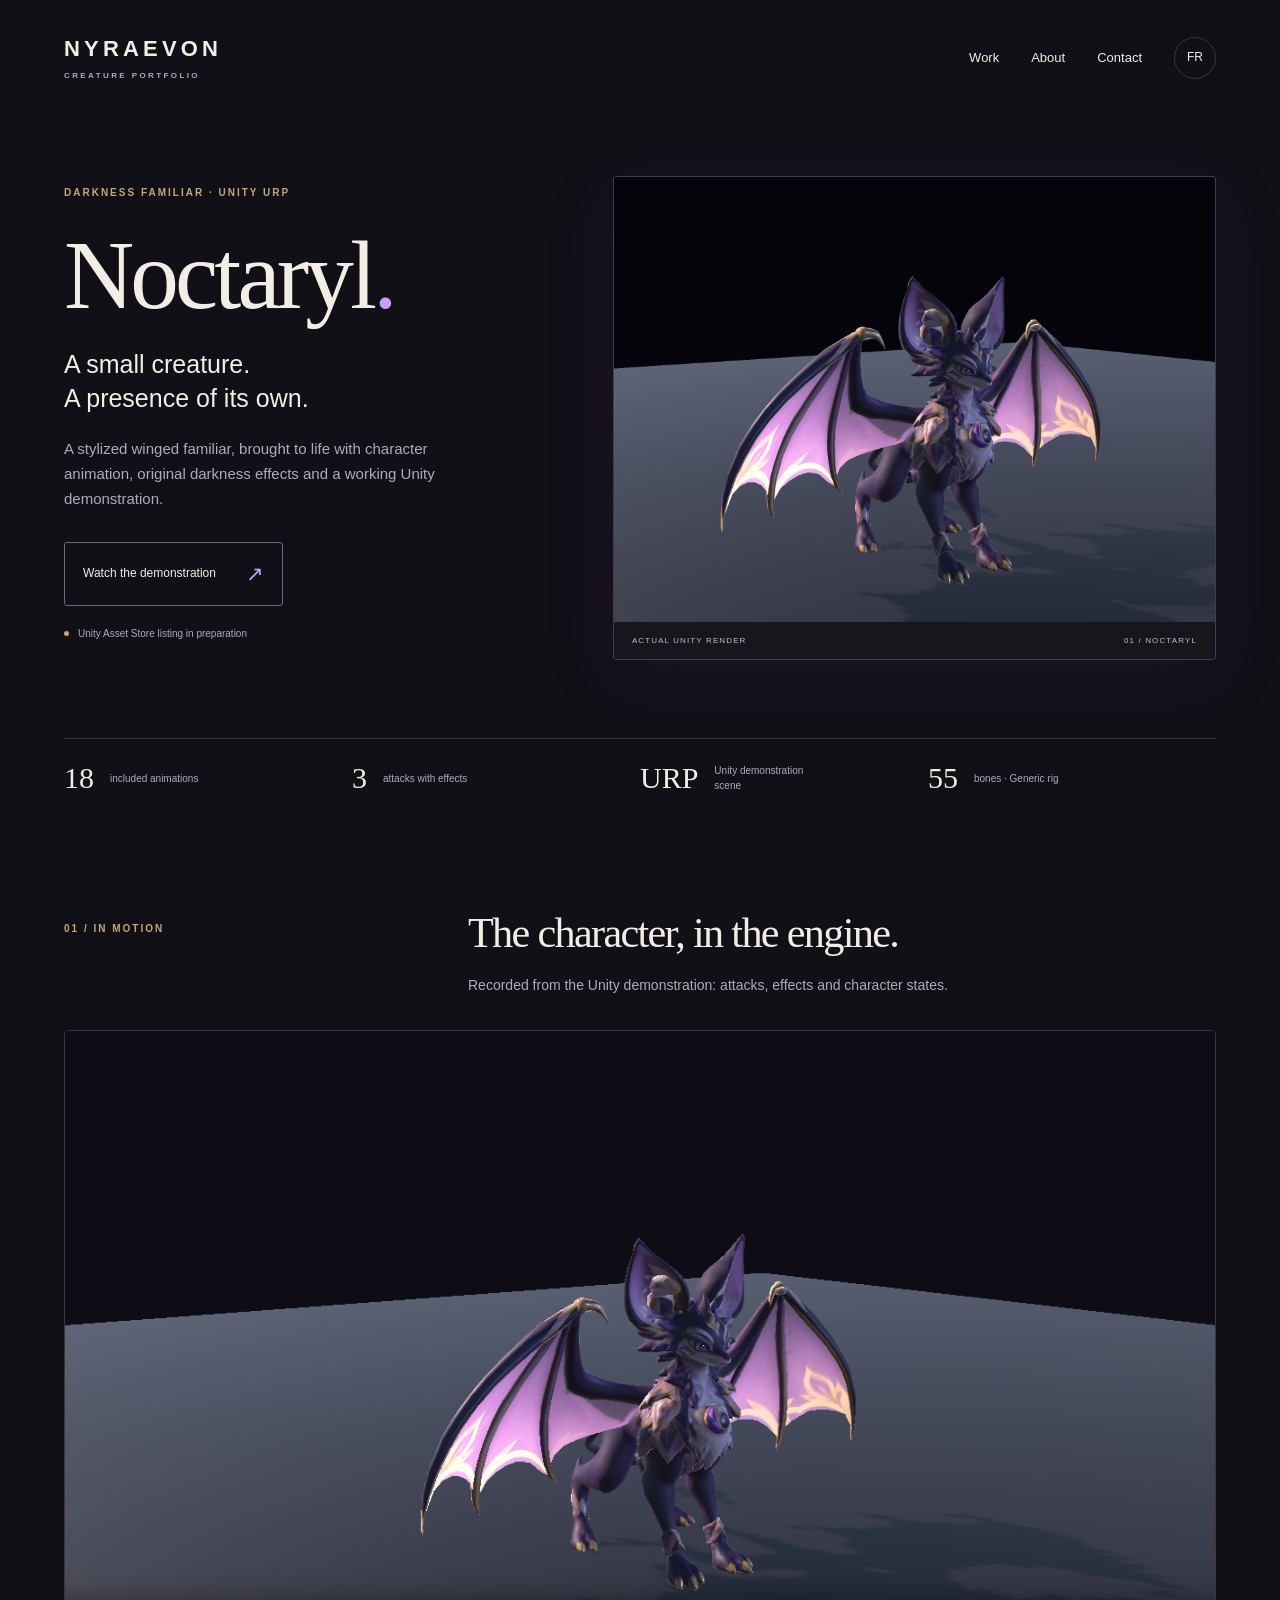
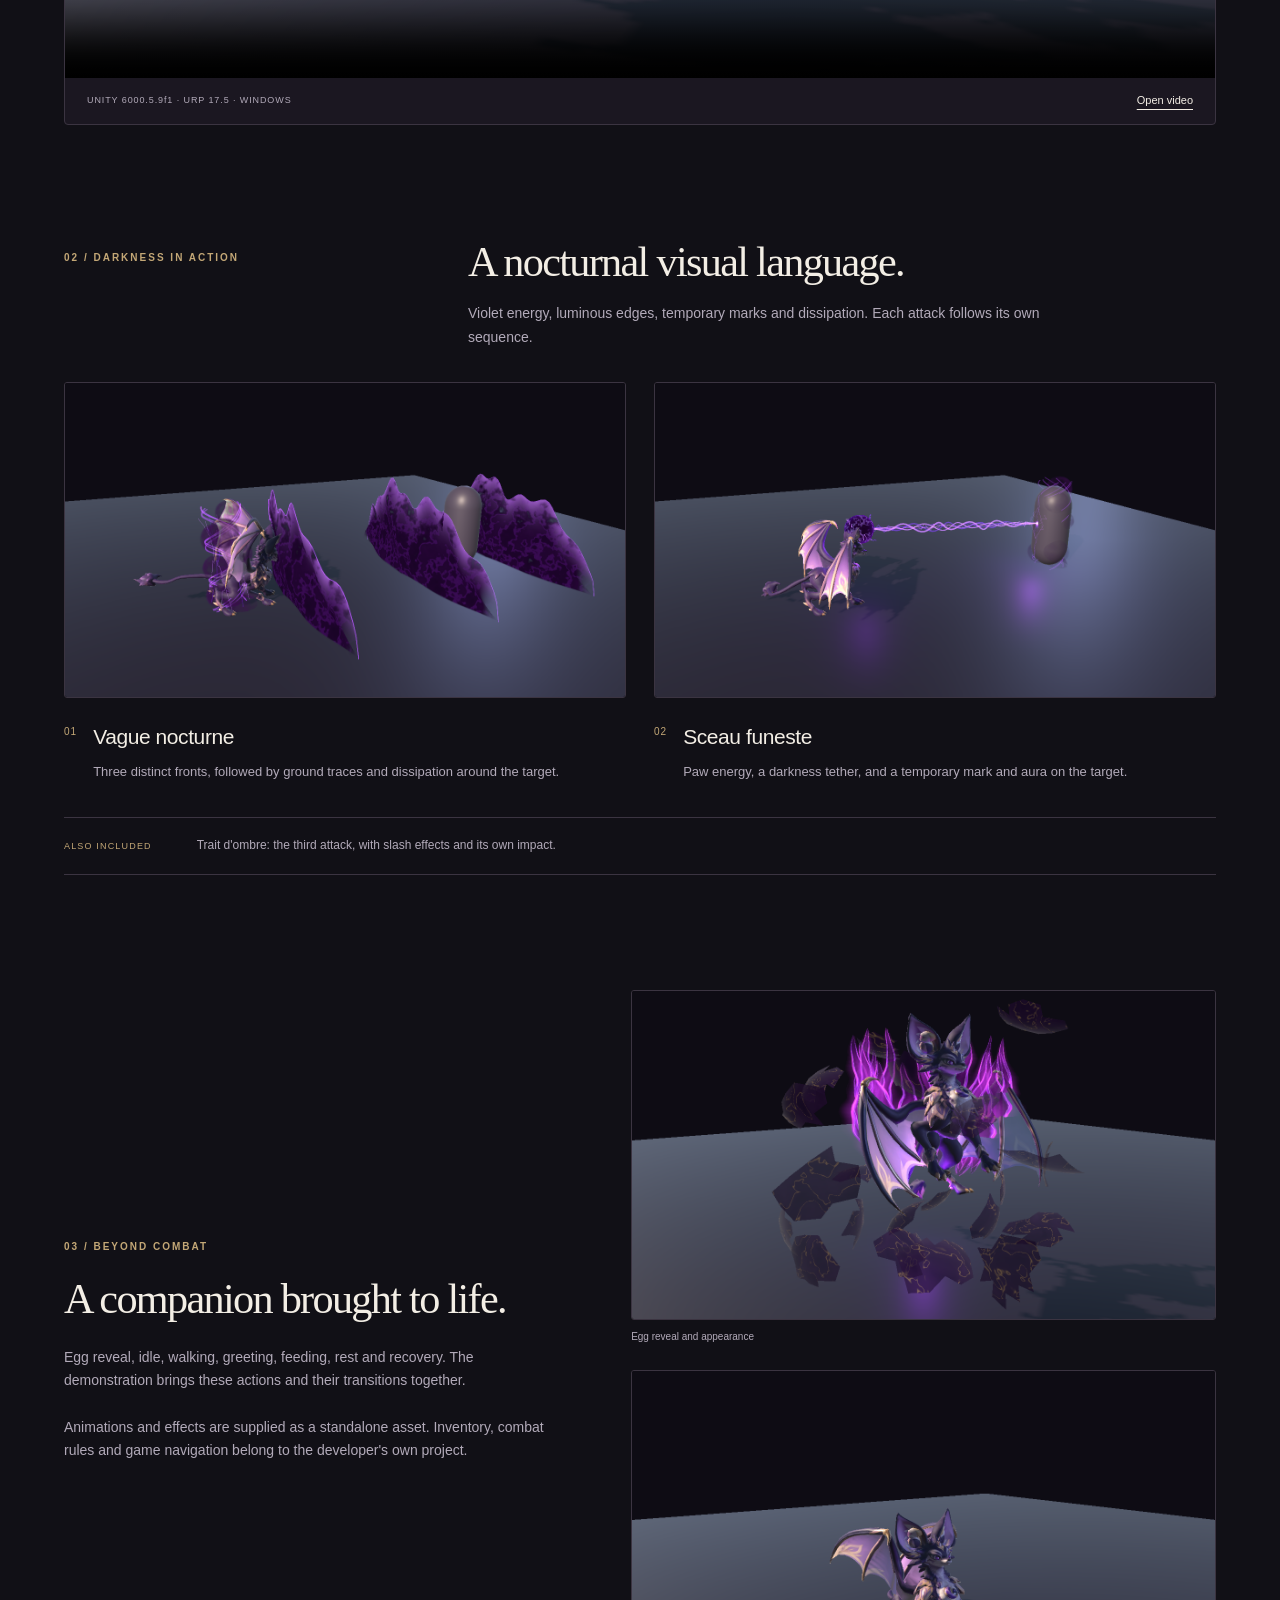
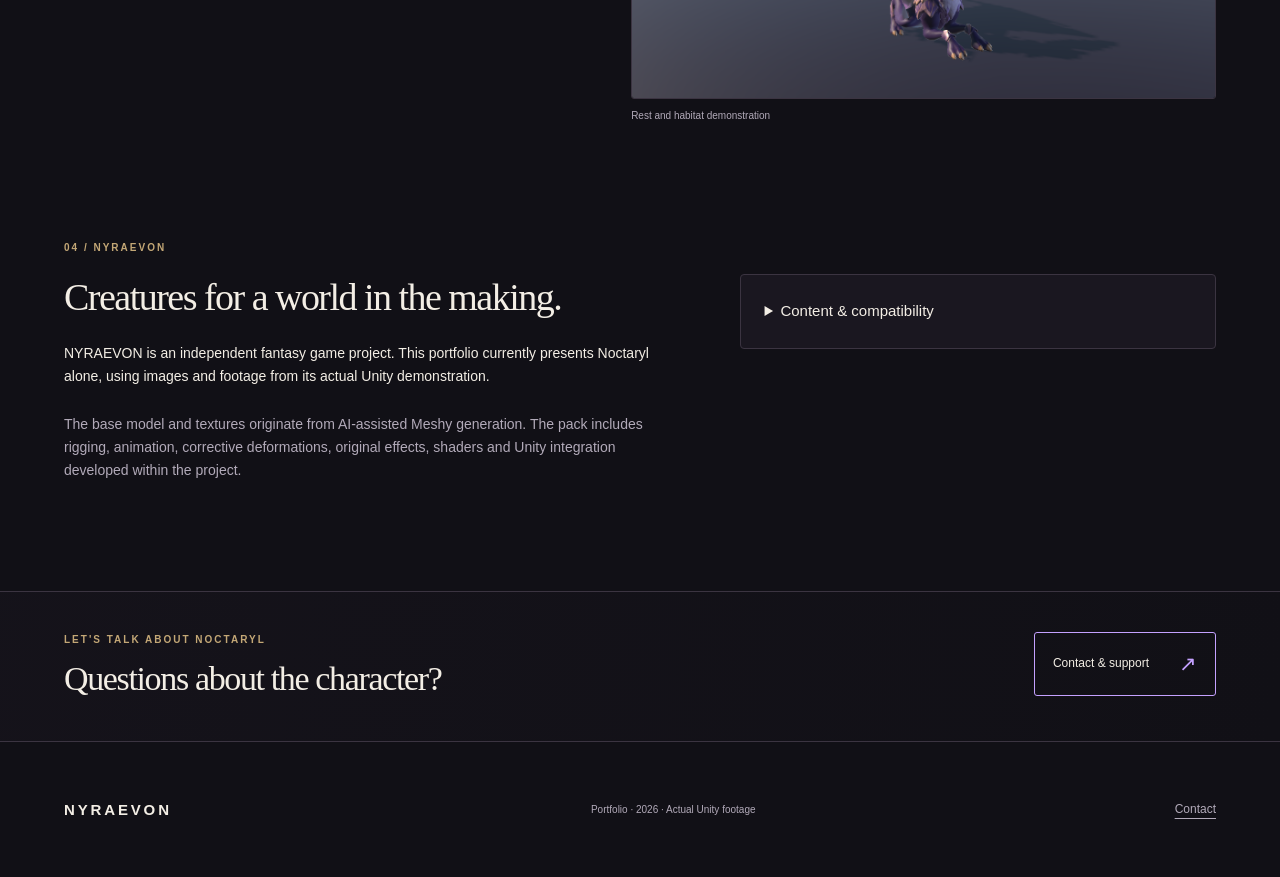
==== index.html @ d4795629 "Publish NYRAEVON portfolio featuring Noctaryl Public showcase with actual Unity captures, a demonstr" ====
<!doctype html>
<html lang="en">
<head>
  <meta charset="utf-8"><meta name="viewport" content="width=device-width,initial-scale=1">
  <title>NYRAEVON — Noctaryl, animated darkness familiar</title>
  <meta name="description" content="Discover Noctaryl, a stylized darkness familiar for Unity URP. Actual engine footage, animations, original visual effects and support from NYRAEVON.">
  <link rel="icon" href="noctaryl-icon.png"><link rel="stylesheet" href="style.css">
  <script src="site.js" defer></script>
</head>
<body>
  <a class="skip" href="#main">Skip to content</a>
  <header class="nav wrap"><a class="brand" href="./" aria-label="NYRAEVON home">NYRAEVON<span>CREATURE PORTFOLIO</span></a><nav aria-label="Main navigation"><a href="#work" data-fr="Création">Work</a><a href="#about" data-fr="À propos">About</a><a href="contact.html" data-fr="Contact">Contact</a><button class="language" type="button" aria-label="Passer en français">FR</button></nav></header>
  <main id="main">
    <section class="hero wrap" aria-labelledby="hero-title">
      <div class="hero-copy"><p class="eyebrow" data-fr="FAMILIER TÉNÈBRES · UNITY URP">DARKNESS FAMILIAR · UNITY URP</p><h1 id="hero-title">Noctaryl<span class="dot">.</span></h1><p class="lead" data-fr="Une petite créature. Une présence bien à elle.">A small creature.<br>A presence of its own.</p><p class="intro" data-fr="Un familier ailé stylisé, avec ses animations, ses effets ténèbres et une démonstration dans Unity.">A stylized winged familiar, brought to life with character animation, original darkness effects and a working Unity demonstration.</p><a class="button" href="#film"><span data-fr="Voir la démonstration">Watch the demonstration</span><span aria-hidden="true">↗</span></a><p class="status"><span aria-hidden="true"></span><span data-fr="Fiche Unity Asset Store en préparation">Unity Asset Store listing in preparation</span></p></div>
      <figure class="hero-art"><img src="noctaryl-cover.png" alt="Noctaryl, a violet winged fantasy creature, rendered in Unity URP" width="1950" height="1300" fetchpriority="high"><figcaption><span data-fr="RENDU RÉEL DANS UNITY">ACTUAL UNITY RENDER</span><span>01 / NOCTARYL</span></figcaption></figure>
    </section>
    <div class="facts wrap" aria-label="Key features"><p><strong>18</strong><span data-fr="animations incluses">included animations</span></p><p><strong>3</strong><span data-fr="attaques avec effets">attacks with effects</span></p><p><strong>URP</strong><span data-fr="scène de démonstration Unity">Unity demonstration scene</span></p><p><strong>55</strong><span data-fr="os · squelette Generic">bones · Generic rig</span></p></div>
    <section class="section wrap" id="film" aria-labelledby="film-title"><div class="section-heading"><p class="eyebrow" data-fr="01 / EN MOUVEMENT">01 / IN MOTION</p><div><h2 id="film-title" data-fr="Le personnage, dans le moteur.">The character, in the engine.</h2><p data-fr="Une capture réelle de la démonstration Unity : attaques, effets et états du personnage.">Recorded from the Unity demonstration: attacks, effects and character states.</p></div></div><div class="film"><video controls playsinline preload="metadata" poster="standing.png" aria-label="Noctaryl Unity demonstration"><source src="noctaryl-demo-web.mp4" type="video/mp4"><p data-fr="Votre navigateur ne peut pas lire cette vidéo. Téléchargez-la avec le lien ci-dessous.">Your browser cannot play this video. Use the download link below.</p></video><div class="film-caption"><span>UNITY 6000.5.9f1 · URP 17.5 · WINDOWS</span><a href="noctaryl-demo-web.mp4" data-fr="Ouvrir la vidéo">Open video</a></div></div></section>
    <section class="section wrap" id="work" aria-labelledby="work-title"><div class="section-heading"><p class="eyebrow" data-fr="02 / TÉNÈBRES EN ACTION">02 / DARKNESS IN ACTION</p><div><h2 id="work-title" data-fr="Un langage visuel nocturne.">A nocturnal visual language.</h2><p data-fr="Énergie violette, contours lumineux, marques temporaires et dissipation : chaque attaque possède son propre déroulé.">Violet energy, luminous edges, temporary marks and dissipation. Each attack follows its own sequence.</p></div></div><div class="combat-grid"><figure><img src="wave.png" width="1280" height="720" loading="lazy" alt="Three distinct dark wave fronts in Noctaryl's Unity demonstration"><figcaption><span class="image-index">01</span><div><h3 data-fr="Vague nocturne">Vague nocturne</h3><p data-fr="Trois fronts distincts, suivis de traces et d'une dissipation sur la cible.">Three distinct fronts, followed by ground traces and dissipation around the target.</p></div></figcaption></figure><figure><img src="seal.png" width="1280" height="720" loading="lazy" alt="Noctaryl's paw energy connects to a target with a luminous dark tether"><figcaption><span class="image-index">02</span><div><h3 data-fr="Sceau funeste">Sceau funeste</h3><p data-fr="Énergie dans la patte, lien ténèbres, marque et aura temporaires sur la cible.">Paw energy, a darkness tether, and a temporary mark and aura on the target.</p></div></figcaption></figure></div><div class="note-row"><span class="small-label" data-fr="ÉGALEMENT INCLUS">ALSO INCLUDED</span><p data-fr="Trait d'ombre : la troisième attaque, avec ses effets de griffure et son impact.">Trait d'ombre: the third attack, with slash effects and its own impact.</p></div></section>
    <section class="section wrap life" aria-labelledby="life-title"><div class="life-copy"><p class="eyebrow" data-fr="03 / AU-DELÀ DU COMBAT">03 / BEYOND COMBAT</p><h2 id="life-title" data-fr="Un compagnon qui prend vie.">A companion brought to life.</h2><p data-fr="Éclosion, attente, marche, accueil, nourrissage, repos et retour sur ses appuis. La démonstration réunit les actions et leurs transitions.">Egg reveal, idle, walking, greeting, feeding, rest and recovery. The demonstration brings these actions and their transitions together.</p><p data-fr="Les effets et les animations sont fournis dans un pack autonome. Les systèmes d'inventaire, de combat et de navigation du jeu restent à intégrer par le développeur.">Animations and effects are supplied as a standalone asset. Inventory, combat rules and game navigation belong to the developer's own project.</p></div><div class="life-images"><figure><img src="hatch.png" width="1280" height="720" loading="lazy" alt="Noctaryl's egg reveal surrounded by violet effects in Unity"><figcaption data-fr="Éclosion et apparition">Egg reveal and appearance</figcaption></figure><figure><img src="rest.png" width="1280" height="720" loading="lazy" alt="Noctaryl in a resting pose in Unity"><figcaption data-fr="Repos et comportement d'habitat">Rest and habitat demonstration</figcaption></figure></div></section>
    <section class="section wrap about" id="about" aria-labelledby="about-title"><div><p class="eyebrow" data-fr="04 / NYRAEVON">04 / NYRAEVON</p><h2 id="about-title" data-fr="Des créatures pour un univers en construction.">Creatures for a world in the making.</h2><p data-fr="NYRAEVON est un projet indépendant de jeu de fantasy. Ce portfolio présente uniquement Noctaryl, avec des images et une vidéo issues de sa véritable démonstration Unity.">NYRAEVON is an independent fantasy game project. This portfolio currently presents Noctaryl alone, using images and footage from its actual Unity demonstration.</p><p class="muted" data-fr="Le modèle et les textures de base proviennent d'une génération Meshy assistée par IA. Le pack comprend le squelette, les animations, les corrections de déformation, les effets originaux, les shaders et l'intégration Unity développés dans le projet.">The base model and textures originate from AI-assisted Meshy generation. The pack includes rigging, animation, corrective deformations, original effects, shaders and Unity integration developed within the project.</p></div><details><summary data-fr="Contenu et compatibilité">Content & compatibility</summary><dl><div><dt data-fr="Géométrie">Geometry</dt><dd>13,639 triangles</dd></div><div><dt data-fr="Squelette">Rig</dt><dd data-fr="Generic · 55 os">Generic · 55 bones</dd></div><div><dt data-fr="Animations">Animations</dt><dd data-fr="18 clips Unity natifs">18 native Unity clips</dd></div><div><dt data-fr="Effets">Effects</dt><dd data-fr="3 attaques et éclosion">3 attacks and egg reveal</dd></div><div><dt data-fr="Version testée">Tested version</dt><dd>Unity 6000.5.9f1 / URP 17.5</dd></div><div><dt data-fr="Plateforme testée">Tested platform</dt><dd>Windows / Direct3D 11</dd></div><div><dt data-fr="Sources">Sources</dt><dd>Blender · GLB · FBX</dd></div></dl><p class="small muted" data-fr="Pas de son ni de LOD. Mobile, HDRP et pipeline intégré non testés. Des plis de peau et des facettes peuvent rester visibles dans certaines poses en gros plan. La promenade de démonstration utilise un sol plat, sans navigation sur obstacles.">No audio or LODs. Mobile, HDRP and Built-in rendering are not tested. Skin creasing and faceting can remain visible in some close-up poses. The walking demonstration uses flat ground, without obstacle navigation.</p></details></section>
    <section class="contact-strip wrap"><div><p class="eyebrow" data-fr="PARLONS DE NOCTARYL">LET'S TALK ABOUT NOCTARYL</p><h2 data-fr="Une question sur le personnage ?">Questions about the character?</h2></div><a class="button button-light" href="contact.html"><span data-fr="Contact et support">Contact & support</span><span aria-hidden="true">↗</span></a></section>
  </main>
  <footer class="wrap footer"><a class="brand" href="./">NYRAEVON</a><p data-fr="Portfolio · 2026 · Captures réelles dans Unity">Portfolio · 2026 · Actual Unity footage</p><a href="contact.html" data-fr="Contact">Contact</a></footer>
</body>
</html>
---- style.css ----
@charset "utf-8";
:root{color-scheme:dark;--bg:#111016;--panel:#1a1720;--ink:#f3eee5;--muted:#b2aab9;--line:#3b3441;--accent:#c4a1ff;--gold:#c3a776}
*{box-sizing:border-box}html{scroll-behavior:smooth;scroll-padding-top:30px}body{margin:0;background:var(--bg);color:var(--ink);font:16px/1.65 "Segoe UI",Arial,sans-serif}a{color:inherit;text-underline-offset:5px}button{font:inherit}button,a,summary{touch-action:manipulation}a:focus-visible,button:focus-visible,summary:focus-visible{outline:3px solid var(--accent);outline-offset:5px}img{max-width:100%;height:auto;display:block}figure{margin:0}.wrap{max-width:1320px;margin-inline:auto;padding-inline:5%}.nav{min-height:116px;display:flex;align-items:center;justify-content:space-between;gap:28px}.brand{text-decoration:none;font-weight:650;font-size:22px;letter-spacing:.19em;line-height:1.3}.brand span{display:block;font-size:8px;letter-spacing:.3em;color:var(--muted);margin-top:8px}.nav nav{display:flex;align-items:center;gap:32px;font-size:13px}.nav nav a{text-decoration:none}.nav nav a:hover{color:var(--accent)}.language{border:1px solid var(--line);border-radius:50%;width:42px;height:42px;color:var(--ink);background:none;cursor:pointer;font-size:12px}.skip{position:absolute;top:-70px;left:20px;background:var(--ink);color:var(--bg);padding:10px;z-index:4}.skip:focus{top:5px}.hero{padding-top:60px;padding-bottom:78px;display:grid;grid-template-columns:.95fr 1.1fr;gap:28px;align-items:center}.eyebrow{color:var(--gold);font-size:10px;letter-spacing:.2em;font-weight:650;text-transform:uppercase;margin:0 0 22px}h1,h2{font-family:Georgia,"Times New Roman",serif;font-weight:400;letter-spacing:-.04em;line-height:1.05;margin:0}h1{font-size:clamp(64px,7.6vw,112px)}.dot{color:var(--accent)}.hero .lead{font-size:25px;line-height:1.35;margin:22px 0}.intro{max-width:400px;color:var(--muted);font-size:15px;margin-bottom:30px}.button{display:inline-flex;justify-content:space-between;gap:30px;align-items:center;padding:14px 18px;border:1px solid #746280;border-radius:3px;text-decoration:none;font-size:12px;transition:background .2s}.button:hover{background:#31263d}.button>span:last-child{font-size:21px;color:var(--accent)}.status{display:flex;align-items:center;gap:9px;color:var(--muted);font-size:10px;margin-top:20px;line-height:1.5}.status>span:first-child{background:var(--gold);width:5px;height:5px;border-radius:50%;flex:none}.hero-art{position:relative;border:1px solid #463a50;border-radius:3px;overflow:hidden;box-shadow:0 18px 70px #6a3a9520;background:#201c29}.hero-art img{width:100%;aspect-ratio:1.35;object-fit:cover}.hero-art figcaption{display:flex;justify-content:space-between;background:#17151bd9;padding:12px 18px;font-size:8px;letter-spacing:.14em;color:#c5b9ce}.facts{display:grid;grid-template-columns:repeat(4,1fr)}.facts p{border-top:1px solid var(--line);margin:0;padding:24px 18px 18px 0;display:flex;align-items:center;gap:16px}.facts strong{font-family:Georgia,serif;font-size:30px;font-weight:400;line-height:1}.facts span{color:var(--muted);font-size:10px;max-width:105px;line-height:1.5}.section{padding-top:100px;padding-bottom:15px}.section-heading{display:grid;grid-template-columns:1fr 2fr;gap:30px;margin-bottom:32px}.section-heading .eyebrow{padding-top:10px}h2{font-size:clamp(32px,3.3vw,48px);max-width:690px}.section-heading p:not(.eyebrow){color:var(--muted);font-size:14px;max-width:600px;line-height:1.7;margin:18px 0 0}.film{background:#1b1721;border:1px solid var(--line);border-radius:4px;overflow:hidden}video{width:100%;display:block;max-height:660px;background:#0b090e;aspect-ratio:16/9}.film-caption{display:flex;justify-content:space-between;align-items:center;padding:14px 22px;font-size:9px;letter-spacing:.1em;color:var(--muted)}.film-caption a{color:var(--ink);font-size:11px;letter-spacing:0}.combat-grid{display:grid;grid-template-columns:1fr 1fr;gap:28px}.combat-grid img{border-radius:3px;aspect-ratio:16/9;object-fit:cover;border:1px solid var(--line)}.combat-grid figcaption{display:flex;gap:16px;padding-top:22px}.image-index{font-size:10px;letter-spacing:.1em;color:var(--gold);padding-top:4px}h3{font-weight:500;margin:0 0 7px;font-size:21px;letter-spacing:-.02em}.combat-grid p{margin:0;color:var(--muted);font-size:13px;line-height:1.7}.note-row{border-top:1px solid var(--line);border-bottom:1px solid var(--line);display:flex;gap:45px;align-items:center;padding:18px 0;margin-top:34px}.small-label{font-size:9px;letter-spacing:.13em;color:var(--gold);flex:none}.note-row p{margin:0;font-size:12px;color:var(--muted)}.life{display:grid;grid-template-columns:.85fr 1fr;gap:70px;align-items:center}.life-copy>p:not(.eyebrow){color:var(--muted);font-size:14px;margin-top:24px}.life-images{display:grid;gap:24px}.life-images img{border:1px solid var(--line);border-radius:3px}.life-images figcaption{font-size:10px;color:var(--muted);margin-top:9px}.about{display:grid;grid-template-columns:1fr .8fr;gap:80px;margin-bottom:80px}.about h2{max-width:560px;font-size:38px}.about p:not(.eyebrow){font-size:14px;margin-top:24px}.muted{color:var(--muted)}.small{font-size:12px!important;line-height:1.8}details{background:var(--panel);border:1px solid var(--line);border-radius:4px;align-self:start;padding:24px}summary{cursor:pointer;font-size:15px;font-weight:500}dl{font-size:12px;margin-bottom:22px}dl div{display:flex;justify-content:space-between;gap:16px;border-bottom:1px solid var(--line);padding:10px 0}dt{color:var(--muted)}dd{margin:0;text-align:right}details p{font-size:12px!important}.contact-strip{display:flex;align-items:center;justify-content:space-between;gap:34px;padding-top:40px;padding-bottom:45px;border-top:1px solid var(--line);border-bottom:1px solid var(--line);background:linear-gradient(100deg,#241d2b33,transparent)}.contact-strip .eyebrow{margin-bottom:12px}.contact-strip h2{font-size:34px}.button-light{border-color:var(--accent);flex:none}.footer{display:flex;gap:28px;justify-content:space-between;align-items:center;min-height:135px;font-size:10px;color:var(--muted)}.footer .brand{color:var(--ink);font-size:15px}.footer>a:last-child{font-size:12px}.contact-page{padding-top:90px;padding-bottom:100px;min-height:70vh;display:grid;grid-template-columns:1.2fr 1fr;align-items:center;gap:50px}.contact-page h1{font-size:clamp(45px,5vw,70px);max-width:640px}.contact-page .lead{font-size:20px;margin:28px 0 20px;color:var(--muted)}.email{font-size:clamp(15px,1.7vw,23px);overflow-wrap:anywhere;display:inline-block;margin-bottom:18px;color:var(--accent)}.contact-page .small{max-width:490px}.text-link{display:inline-block;margin-top:30px;font-size:13px}.contact-art{border-radius:4px;border:1px solid var(--line);aspect-ratio:1;object-fit:cover}
@media(min-width:850px){details{margin-top:34px}}
@media(max-width:849px){.nav{min-height:95px}.nav nav{gap:18px}.hero{padding-top:30px;grid-template-columns:1fr;gap:38px}.hero .intro{max-width:550px}.hero-art img{aspect-ratio:1.6}.facts{grid-template-columns:1fr 1fr}.facts p{padding-top:20px}.section{padding-top:72px}.section-heading{grid-template-columns:1fr;gap:2px}.section-heading .eyebrow{margin-bottom:16px}.life,.about{grid-template-columns:1fr;gap:36px}.life-images{grid-template-columns:1fr 1fr;gap:16px}.life-copy{max-width:620px}.about{margin-bottom:55px}.contact-strip{align-items:flex-start;flex-direction:column}.contact-page{grid-template-columns:1fr;padding-top:45px;gap:40px}.contact-art{max-width:520px;aspect-ratio:1.5}.footer{flex-wrap:wrap;justify-content:flex-start;padding-block:32px;gap:15px}.footer p{flex-basis:100%;order:3;margin:0}.footer>a:last-child{margin-left:auto}}
@media(max-width:520px){.nav .brand{font-size:16px}.brand span{font-size:6px}.nav nav{gap:14px;font-size:11px}.nav nav a[href="#about"]{display:none}.language{width:34px;height:34px;font-size:10px}h1{font-size:70px}.hero .lead{font-size:23px}.intro{font-size:14px}.hero{padding-bottom:40px}.facts strong{font-size:28px}.facts p{gap:12px}.combat-grid{grid-template-columns:1fr;gap:36px}.life-images{grid-template-columns:1fr}.note-row{gap:18px;align-items:flex-start;flex-direction:column}.film-caption{font-size:7px;padding:12px;gap:15px}.film-caption a{font-size:10px}.contact-strip h2{font-size:29px}.about h2{font-size:32px}.hero-art figcaption{font-size:7px}.contact-page h1{font-size:48px}}
@media(prefers-reduced-motion:reduce){html{scroll-behavior:auto}*{transition:none!important}}
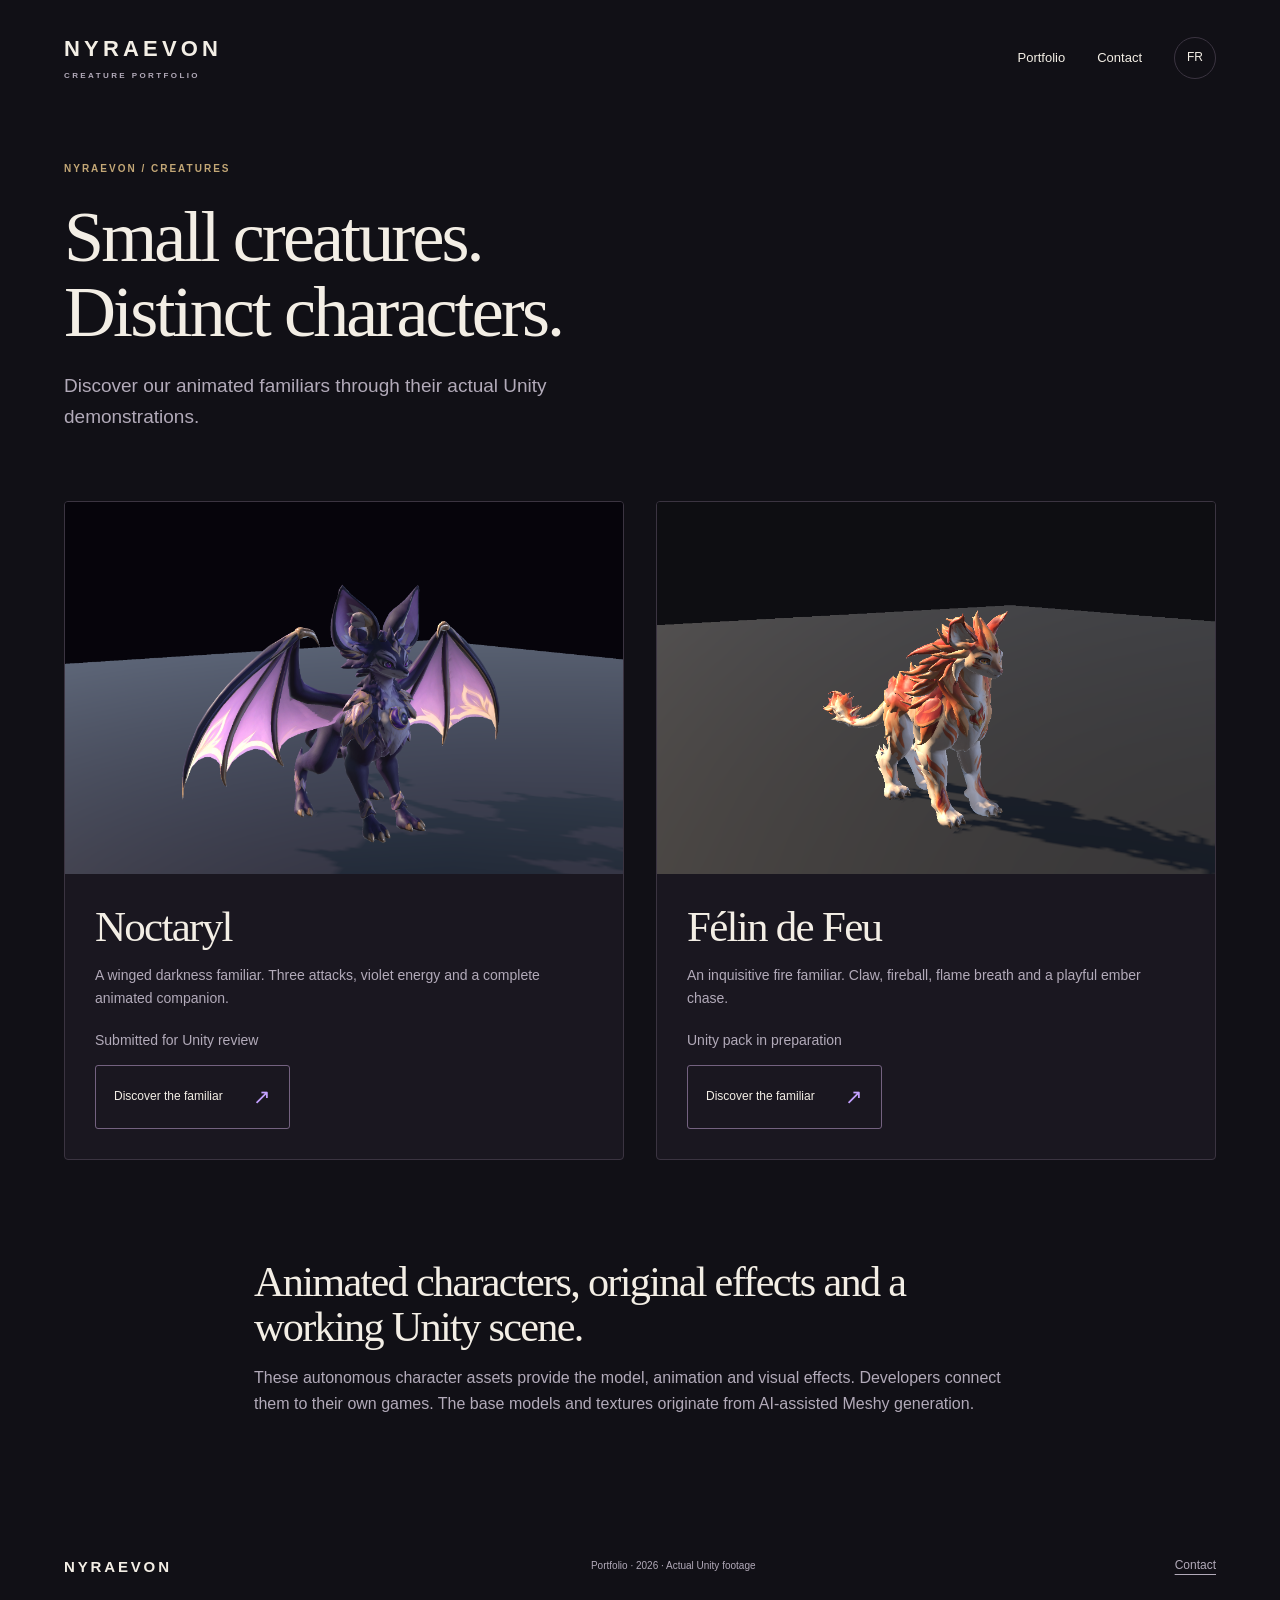
==== commit f8cfaee9: "Add Fire Familiar Unity showcase and two-creature portfolio Add actual Unity Windows footage and cap" ====
--- a/index.html
+++ b/index.html
@@ -1,27 +1 @@
-<!doctype html>
-<html lang="en">
-<head>
-  <meta charset="utf-8"><meta name="viewport" content="width=device-width,initial-scale=1">
-  <title>NYRAEVON — Noctaryl, animated darkness familiar</title>
-  <meta name="description" content="Discover Noctaryl, a stylized darkness familiar for Unity URP. Actual engine footage, animations, original visual effects and support from NYRAEVON.">
-  <link rel="icon" href="noctaryl-icon.png"><link rel="stylesheet" href="style.css">
-  <script src="site.js" defer></script>
-</head>
-<body>
-  <a class="skip" href="#main">Skip to content</a>
-  <header class="nav wrap"><a class="brand" href="./" aria-label="NYRAEVON home">NYRAEVON<span>CREATURE PORTFOLIO</span></a><nav aria-label="Main navigation"><a href="#work" data-fr="Création">Work</a><a href="#about" data-fr="À propos">About</a><a href="contact.html" data-fr="Contact">Contact</a><button class="language" type="button" aria-label="Passer en français">FR</button></nav></header>
-  <main id="main">
-    <section class="hero wrap" aria-labelledby="hero-title">
-      <div class="hero-copy"><p class="eyebrow" data-fr="FAMILIER TÉNÈBRES · UNITY URP">DARKNESS FAMILIAR · UNITY URP</p><h1 id="hero-title">Noctaryl<span class="dot">.</span></h1><p class="lead" data-fr="Une petite créature. Une présence bien à elle.">A small creature.<br>A presence of its own.</p><p class="intro" data-fr="Un familier ailé stylisé, avec ses animations, ses effets ténèbres et une démonstration dans Unity.">A stylized winged familiar, brought to life with character animation, original darkness effects and a working Unity demonstration.</p><a class="button" href="#film"><span data-fr="Voir la démonstration">Watch the demonstration</span><span aria-hidden="true">↗</span></a><p class="status"><span aria-hidden="true"></span><span data-fr="Fiche Unity Asset Store en préparation">Unity Asset Store listing in preparation</span></p></div>
-      <figure class="hero-art"><img src="noctaryl-cover.png" alt="Noctaryl, a violet winged fantasy creature, rendered in Unity URP" width="1950" height="1300" fetchpriority="high"><figcaption><span data-fr="RENDU RÉEL DANS UNITY">ACTUAL UNITY RENDER</span><span>01 / NOCTARYL</span></figcaption></figure>
-    </section>
-    <div class="facts wrap" aria-label="Key features"><p><strong>18</strong><span data-fr="animations incluses">included animations</span></p><p><strong>3</strong><span data-fr="attaques avec effets">attacks with effects</span></p><p><strong>URP</strong><span data-fr="scène de démonstration Unity">Unity demonstration scene</span></p><p><strong>55</strong><span data-fr="os · squelette Generic">bones · Generic rig</span></p></div>
-    <section class="section wrap" id="film" aria-labelledby="film-title"><div class="section-heading"><p class="eyebrow" data-fr="01 / EN MOUVEMENT">01 / IN MOTION</p><div><h2 id="film-title" data-fr="Le personnage, dans le moteur.">The character, in the engine.</h2><p data-fr="Une capture réelle de la démonstration Unity : attaques, effets et états du personnage.">Recorded from the Unity demonstration: attacks, effects and character states.</p></div></div><div class="film"><video controls playsinline preload="metadata" poster="standing.png" aria-label="Noctaryl Unity demonstration"><source src="noctaryl-demo-web.mp4" type="video/mp4"><p data-fr="Votre navigateur ne peut pas lire cette vidéo. Téléchargez-la avec le lien ci-dessous.">Your browser cannot play this video. Use the download link below.</p></video><div class="film-caption"><span>UNITY 6000.5.9f1 · URP 17.5 · WINDOWS</span><a href="noctaryl-demo-web.mp4" data-fr="Ouvrir la vidéo">Open video</a></div></div></section>
-    <section class="section wrap" id="work" aria-labelledby="work-title"><div class="section-heading"><p class="eyebrow" data-fr="02 / TÉNÈBRES EN ACTION">02 / DARKNESS IN ACTION</p><div><h2 id="work-title" data-fr="Un langage visuel nocturne.">A nocturnal visual language.</h2><p data-fr="Énergie violette, contours lumineux, marques temporaires et dissipation : chaque attaque possède son propre déroulé.">Violet energy, luminous edges, temporary marks and dissipation. Each attack follows its own sequence.</p></div></div><div class="combat-grid"><figure><img src="wave.png" width="1280" height="720" loading="lazy" alt="Three distinct dark wave fronts in Noctaryl's Unity demonstration"><figcaption><span class="image-index">01</span><div><h3 data-fr="Vague nocturne">Vague nocturne</h3><p data-fr="Trois fronts distincts, suivis de traces et d'une dissipation sur la cible.">Three distinct fronts, followed by ground traces and dissipation around the target.</p></div></figcaption></figure><figure><img src="seal.png" width="1280" height="720" loading="lazy" alt="Noctaryl's paw energy connects to a target with a luminous dark tether"><figcaption><span class="image-index">02</span><div><h3 data-fr="Sceau funeste">Sceau funeste</h3><p data-fr="Énergie dans la patte, lien ténèbres, marque et aura temporaires sur la cible.">Paw energy, a darkness tether, and a temporary mark and aura on the target.</p></div></figcaption></figure></div><div class="note-row"><span class="small-label" data-fr="ÉGALEMENT INCLUS">ALSO INCLUDED</span><p data-fr="Trait d'ombre : la troisième attaque, avec ses effets de griffure et son impact.">Trait d'ombre: the third attack, with slash effects and its own impact.</p></div></section>
-    <section class="section wrap life" aria-labelledby="life-title"><div class="life-copy"><p class="eyebrow" data-fr="03 / AU-DELÀ DU COMBAT">03 / BEYOND COMBAT</p><h2 id="life-title" data-fr="Un compagnon qui prend vie.">A companion brought to life.</h2><p data-fr="Éclosion, attente, marche, accueil, nourrissage, repos et retour sur ses appuis. La démonstration réunit les actions et leurs transitions.">Egg reveal, idle, walking, greeting, feeding, rest and recovery. The demonstration brings these actions and their transitions together.</p><p data-fr="Les effets et les animations sont fournis dans un pack autonome. Les systèmes d'inventaire, de combat et de navigation du jeu restent à intégrer par le développeur.">Animations and effects are supplied as a standalone asset. Inventory, combat rules and game navigation belong to the developer's own project.</p></div><div class="life-images"><figure><img src="hatch.png" width="1280" height="720" loading="lazy" alt="Noctaryl's egg reveal surrounded by violet effects in Unity"><figcaption data-fr="Éclosion et apparition">Egg reveal and appearance</figcaption></figure><figure><img src="rest.png" width="1280" height="720" loading="lazy" alt="Noctaryl in a resting pose in Unity"><figcaption data-fr="Repos et comportement d'habitat">Rest and habitat demonstration</figcaption></figure></div></section>
-    <section class="section wrap about" id="about" aria-labelledby="about-title"><div><p class="eyebrow" data-fr="04 / NYRAEVON">04 / NYRAEVON</p><h2 id="about-title" data-fr="Des créatures pour un univers en construction.">Creatures for a world in the making.</h2><p data-fr="NYRAEVON est un projet indépendant de jeu de fantasy. Ce portfolio présente uniquement Noctaryl, avec des images et une vidéo issues de sa véritable démonstration Unity.">NYRAEVON is an independent fantasy game project. This portfolio currently presents Noctaryl alone, using images and footage from its actual Unity demonstration.</p><p class="muted" data-fr="Le modèle et les textures de base proviennent d'une génération Meshy assistée par IA. Le pack comprend le squelette, les animations, les corrections de déformation, les effets originaux, les shaders et l'intégration Unity développés dans le projet.">The base model and textures originate from AI-assisted Meshy generation. The pack includes rigging, animation, corrective deformations, original effects, shaders and Unity integration developed within the project.</p></div><details><summary data-fr="Contenu et compatibilité">Content & compatibility</summary><dl><div><dt data-fr="Géométrie">Geometry</dt><dd>13,639 triangles</dd></div><div><dt data-fr="Squelette">Rig</dt><dd data-fr="Generic · 55 os">Generic · 55 bones</dd></div><div><dt data-fr="Animations">Animations</dt><dd data-fr="18 clips Unity natifs">18 native Unity clips</dd></div><div><dt data-fr="Effets">Effects</dt><dd data-fr="3 attaques et éclosion">3 attacks and egg reveal</dd></div><div><dt data-fr="Version testée">Tested version</dt><dd>Unity 6000.5.9f1 / URP 17.5</dd></div><div><dt data-fr="Plateforme testée">Tested platform</dt><dd>Windows / Direct3D 11</dd></div><div><dt data-fr="Sources">Sources</dt><dd>Blender · GLB · FBX</dd></div></dl><p class="small muted" data-fr="Pas de son ni de LOD. Mobile, HDRP et pipeline intégré non testés. Des plis de peau et des facettes peuvent rester visibles dans certaines poses en gros plan. La promenade de démonstration utilise un sol plat, sans navigation sur obstacles.">No audio or LODs. Mobile, HDRP and Built-in rendering are not tested. Skin creasing and faceting can remain visible in some close-up poses. The walking demonstration uses flat ground, without obstacle navigation.</p></details></section>
-    <section class="contact-strip wrap"><div><p class="eyebrow" data-fr="PARLONS DE NOCTARYL">LET'S TALK ABOUT NOCTARYL</p><h2 data-fr="Une question sur le personnage ?">Questions about the character?</h2></div><a class="button button-light" href="contact.html"><span data-fr="Contact et support">Contact & support</span><span aria-hidden="true">↗</span></a></section>
-  </main>
-  <footer class="wrap footer"><a class="brand" href="./">NYRAEVON</a><p data-fr="Portfolio · 2026 · Captures réelles dans Unity">Portfolio · 2026 · Actual Unity footage</p><a href="contact.html" data-fr="Contact">Contact</a></footer>
-</body>
-</html>
+<!doctype html><html lang="en"><head><meta charset="utf-8"><meta name="viewport" content="width=device-width,initial-scale=1"><title>Creature portfolio — NYRAEVON</title><meta name="description" content="Two stylized familiars, original effects and actual Unity demonstrations."><link rel="icon" href="noctaryl-icon.png"><link rel="stylesheet" href="style.css"><script src="site.js" defer></script></head><body><a class="skip" href="#main">Skip to content</a><header class="nav wrap"><a class="brand" href="./">NYRAEVON<span>CREATURE PORTFOLIO</span></a><nav aria-label="Main navigation"><a href="./" data-fr="Portfolio">Portfolio</a><a href="contact.html" data-fr="Contact">Contact</a><button class="language" type="button" aria-label="Passer en français">FR</button></nav></header><main id="main"><section class="section wrap collection-intro"><p class="eyebrow" data-fr="NYRAEVON / CRÉATURES">NYRAEVON / CREATURES</p><h1 data-fr="Deux familiers. Deux caractères.">Small creatures.<br>Distinct characters.</h1><p class="lead" data-fr="Découvrez nos familiers animés à travers leurs véritables démonstrations Unity.">Discover our animated familiars through their actual Unity demonstrations.</p></section><section class="wrap collection" aria-label="Familiars"><article><a class="collection-art" href="noctaryl.html"><img src="noctaryl-cover.png" alt="Noctaryl rendered in Unity" width="1280" height="720"></a><div class="collection-copy"><h2>Noctaryl</h2><p data-fr="Un familier ailé des ténèbres. Trois attaques, énergie violette et animations de compagnon.">A winged darkness familiar. Three attacks, violet energy and a complete animated companion.</p><p class="status" data-fr="Soumis à Unity pour examen">Submitted for Unity review</p><a class="button" href="noctaryl.html"><span data-fr="Découvrir le familier">Discover the familiar</span><span>↗</span></a></div></article><article><a class="collection-art" href="felin-de-feu.html"><img src="fire-standing.png" alt="Félin de Feu rendered in Unity" width="1280" height="720"></a><div class="collection-copy"><h2>Félin de Feu</h2><p data-fr="Un félin de feu curieux. Griffe, boule de feu, souffle et poursuite joueuse d’une braise.">An inquisitive fire familiar. Claw, fireball, flame breath and a playful ember chase.</p><p class="status" data-fr="Pack Unity en préparation">Unity pack in preparation</p><a class="button" href="felin-de-feu.html"><span data-fr="Découvrir le familier">Discover the familiar</span><span>↗</span></a></div></article></section><section class="section wrap collection-about"><h2 data-fr="Des personnages animés, des effets originaux et une scène Unity utilisable.">Animated characters, original effects and a working Unity scene.</h2><p data-fr="Ces assets autonomes comprennent le modèle, les animations et les effets. Le développeur les relie à son propre jeu. Les modèles et textures de base proviennent d’une génération Meshy assistée par IA.">These autonomous character assets provide the model, animation and visual effects. Developers connect them to their own games. The base models and textures originate from AI-assisted Meshy generation.</p></section></main><footer class="wrap footer"><a class="brand" href="./">NYRAEVON</a><p data-fr="Portfolio · 2026 · Captures réelles dans Unity">Portfolio · 2026 · Actual Unity footage</p><a href="contact.html">Contact</a></footer></body></html>
--- a/style.css
+++ b/style.css
@@ -1,7 +1,11 @@
-@charset "utf-8";
-:root{color-scheme:dark;--bg:#111016;--panel:#1a1720;--ink:#f3eee5;--muted:#b2aab9;--line:#3b3441;--accent:#c4a1ff;--gold:#c3a776}
-*{box-sizing:border-box}html{scroll-behavior:smooth;scroll-padding-top:30px}body{margin:0;background:var(--bg);color:var(--ink);font:16px/1.65 "Segoe UI",Arial,sans-serif}a{color:inherit;text-underline-offset:5px}button{font:inherit}button,a,summary{touch-action:manipulation}a:focus-visible,button:focus-visible,summary:focus-visible{outline:3px solid var(--accent);outline-offset:5px}img{max-width:100%;height:auto;display:block}figure{margin:0}.wrap{max-width:1320px;margin-inline:auto;padding-inline:5%}.nav{min-height:116px;display:flex;align-items:center;justify-content:space-between;gap:28px}.brand{text-decoration:none;font-weight:650;font-size:22px;letter-spacing:.19em;line-height:1.3}.brand span{display:block;font-size:8px;letter-spacing:.3em;color:var(--muted);margin-top:8px}.nav nav{display:flex;align-items:center;gap:32px;font-size:13px}.nav nav a{text-decoration:none}.nav nav a:hover{color:var(--accent)}.language{border:1px solid var(--line);border-radius:50%;width:42px;height:42px;color:var(--ink);background:none;cursor:pointer;font-size:12px}.skip{position:absolute;top:-70px;left:20px;background:var(--ink);color:var(--bg);padding:10px;z-index:4}.skip:focus{top:5px}.hero{padding-top:60px;padding-bottom:78px;display:grid;grid-template-columns:.95fr 1.1fr;gap:28px;align-items:center}.eyebrow{color:var(--gold);font-size:10px;letter-spacing:.2em;font-weight:650;text-transform:uppercase;margin:0 0 22px}h1,h2{font-family:Georgia,"Times New Roman",serif;font-weight:400;letter-spacing:-.04em;line-height:1.05;margin:0}h1{font-size:clamp(64px,7.6vw,112px)}.dot{color:var(--accent)}.hero .lead{font-size:25px;line-height:1.35;margin:22px 0}.intro{max-width:400px;color:var(--muted);font-size:15px;margin-bottom:30px}.button{display:inline-flex;justify-content:space-between;gap:30px;align-items:center;padding:14px 18px;border:1px solid #746280;border-radius:3px;text-decoration:none;font-size:12px;transition:background .2s}.button:hover{background:#31263d}.button>span:last-child{font-size:21px;color:var(--accent)}.status{display:flex;align-items:center;gap:9px;color:var(--muted);font-size:10px;margin-top:20px;line-height:1.5}.status>span:first-child{background:var(--gold);width:5px;height:5px;border-radius:50%;flex:none}.hero-art{position:relative;border:1px solid #463a50;border-radius:3px;overflow:hidden;box-shadow:0 18px 70px #6a3a9520;background:#201c29}.hero-art img{width:100%;aspect-ratio:1.35;object-fit:cover}.hero-art figcaption{display:flex;justify-content:space-between;background:#17151bd9;padding:12px 18px;font-size:8px;letter-spacing:.14em;color:#c5b9ce}.facts{display:grid;grid-template-columns:repeat(4,1fr)}.facts p{border-top:1px solid var(--line);margin:0;padding:24px 18px 18px 0;display:flex;align-items:center;gap:16px}.facts strong{font-family:Georgia,serif;font-size:30px;font-weight:400;line-height:1}.facts span{color:var(--muted);font-size:10px;max-width:105px;line-height:1.5}.section{padding-top:100px;padding-bottom:15px}.section-heading{display:grid;grid-template-columns:1fr 2fr;gap:30px;margin-bottom:32px}.section-heading .eyebrow{padding-top:10px}h2{font-size:clamp(32px,3.3vw,48px);max-width:690px}.section-heading p:not(.eyebrow){color:var(--muted);font-size:14px;max-width:600px;line-height:1.7;margin:18px 0 0}.film{background:#1b1721;border:1px solid var(--line);border-radius:4px;overflow:hidden}video{width:100%;display:block;max-height:660px;background:#0b090e;aspect-ratio:16/9}.film-caption{display:flex;justify-content:space-between;align-items:center;padding:14px 22px;font-size:9px;letter-spacing:.1em;color:var(--muted)}.film-caption a{color:var(--ink);font-size:11px;letter-spacing:0}.combat-grid{display:grid;grid-template-columns:1fr 1fr;gap:28px}.combat-grid img{border-radius:3px;aspect-ratio:16/9;object-fit:cover;border:1px solid var(--line)}.combat-grid figcaption{display:flex;gap:16px;padding-top:22px}.image-index{font-size:10px;letter-spacing:.1em;color:var(--gold);padding-top:4px}h3{font-weight:500;margin:0 0 7px;font-size:21px;letter-spacing:-.02em}.combat-grid p{margin:0;color:var(--muted);font-size:13px;line-height:1.7}.note-row{border-top:1px solid var(--line);border-bottom:1px solid var(--line);display:flex;gap:45px;align-items:center;padding:18px 0;margin-top:34px}.small-label{font-size:9px;letter-spacing:.13em;color:var(--gold);flex:none}.note-row p{margin:0;font-size:12px;color:var(--muted)}.life{display:grid;grid-template-columns:.85fr 1fr;gap:70px;align-items:center}.life-copy>p:not(.eyebrow){color:var(--muted);font-size:14px;margin-top:24px}.life-images{display:grid;gap:24px}.life-images img{border:1px solid var(--line);border-radius:3px}.life-images figcaption{font-size:10px;color:var(--muted);margin-top:9px}.about{display:grid;grid-template-columns:1fr .8fr;gap:80px;margin-bottom:80px}.about h2{max-width:560px;font-size:38px}.about p:not(.eyebrow){font-size:14px;margin-top:24px}.muted{color:var(--muted)}.small{font-size:12px!important;line-height:1.8}details{background:var(--panel);border:1px solid var(--line);border-radius:4px;align-self:start;padding:24px}summary{cursor:pointer;font-size:15px;font-weight:500}dl{font-size:12px;margin-bottom:22px}dl div{display:flex;justify-content:space-between;gap:16px;border-bottom:1px solid var(--line);padding:10px 0}dt{color:var(--muted)}dd{margin:0;text-align:right}details p{font-size:12px!important}.contact-strip{display:flex;align-items:center;justify-content:space-between;gap:34px;padding-top:40px;padding-bottom:45px;border-top:1px solid var(--line);border-bottom:1px solid var(--line);background:linear-gradient(100deg,#241d2b33,transparent)}.contact-strip .eyebrow{margin-bottom:12px}.contact-strip h2{font-size:34px}.button-light{border-color:var(--accent);flex:none}.footer{display:flex;gap:28px;justify-content:space-between;align-items:center;min-height:135px;font-size:10px;color:var(--muted)}.footer .brand{color:var(--ink);font-size:15px}.footer>a:last-child{font-size:12px}.contact-page{padding-top:90px;padding-bottom:100px;min-height:70vh;display:grid;grid-template-columns:1.2fr 1fr;align-items:center;gap:50px}.contact-page h1{font-size:clamp(45px,5vw,70px);max-width:640px}.contact-page .lead{font-size:20px;margin:28px 0 20px;color:var(--muted)}.email{font-size:clamp(15px,1.7vw,23px);overflow-wrap:anywhere;display:inline-block;margin-bottom:18px;color:var(--accent)}.contact-page .small{max-width:490px}.text-link{display:inline-block;margin-top:30px;font-size:13px}.contact-art{border-radius:4px;border:1px solid var(--line);aspect-ratio:1;object-fit:cover}
-@media(min-width:850px){details{margin-top:34px}}
-@media(max-width:849px){.nav{min-height:95px}.nav nav{gap:18px}.hero{padding-top:30px;grid-template-columns:1fr;gap:38px}.hero .intro{max-width:550px}.hero-art img{aspect-ratio:1.6}.facts{grid-template-columns:1fr 1fr}.facts p{padding-top:20px}.section{padding-top:72px}.section-heading{grid-template-columns:1fr;gap:2px}.section-heading .eyebrow{margin-bottom:16px}.life,.about{grid-template-columns:1fr;gap:36px}.life-images{grid-template-columns:1fr 1fr;gap:16px}.life-copy{max-width:620px}.about{margin-bottom:55px}.contact-strip{align-items:flex-start;flex-direction:column}.contact-page{grid-template-columns:1fr;padding-top:45px;gap:40px}.contact-art{max-width:520px;aspect-ratio:1.5}.footer{flex-wrap:wrap;justify-content:flex-start;padding-block:32px;gap:15px}.footer p{flex-basis:100%;order:3;margin:0}.footer>a:last-child{margin-left:auto}}
-@media(max-width:520px){.nav .brand{font-size:16px}.brand span{font-size:6px}.nav nav{gap:14px;font-size:11px}.nav nav a[href="#about"]{display:none}.language{width:34px;height:34px;font-size:10px}h1{font-size:70px}.hero .lead{font-size:23px}.intro{font-size:14px}.hero{padding-bottom:40px}.facts strong{font-size:28px}.facts p{gap:12px}.combat-grid{grid-template-columns:1fr;gap:36px}.life-images{grid-template-columns:1fr}.note-row{gap:18px;align-items:flex-start;flex-direction:column}.film-caption{font-size:7px;padding:12px;gap:15px}.film-caption a{font-size:10px}.contact-strip h2{font-size:29px}.about h2{font-size:32px}.hero-art figcaption{font-size:7px}.contact-page h1{font-size:48px}}
-@media(prefers-reduced-motion:reduce){html{scroll-behavior:auto}*{transition:none!important}}
+@charset "utf-8";
+:root{color-scheme:dark;--bg:#111016;--panel:#1a1720;--ink:#f3eee5;--muted:#b2aab9;--line:#3b3441;--accent:#c4a1ff;--gold:#c3a776}
+*{box-sizing:border-box}html{scroll-behavior:smooth;scroll-padding-top:30px}body{margin:0;background:var(--bg);color:var(--ink);font:16px/1.65 "Segoe UI",Arial,sans-serif}a{color:inherit;text-underline-offset:5px}button{font:inherit}button,a,summary{touch-action:manipulation}a:focus-visible,button:focus-visible,summary:focus-visible{outline:3px solid var(--accent);outline-offset:5px}img{max-width:100%;height:auto;display:block}figure{margin:0}.wrap{max-width:1320px;margin-inline:auto;padding-inline:5%}.nav{min-height:116px;display:flex;align-items:center;justify-content:space-between;gap:28px}.brand{text-decoration:none;font-weight:650;font-size:22px;letter-spacing:.19em;line-height:1.3}.brand span{display:block;font-size:8px;letter-spacing:.3em;color:var(--muted);margin-top:8px}.nav nav{display:flex;align-items:center;gap:32px;font-size:13px}.nav nav a{text-decoration:none}.nav nav a:hover{color:var(--accent)}.language{border:1px solid var(--line);border-radius:50%;width:42px;height:42px;color:var(--ink);background:none;cursor:pointer;font-size:12px}.skip{position:absolute;top:-70px;left:20px;background:var(--ink);color:var(--bg);padding:10px;z-index:4}.skip:focus{top:5px}.hero{padding-top:60px;padding-bottom:78px;display:grid;grid-template-columns:.95fr 1.1fr;gap:28px;align-items:center}.eyebrow{color:var(--gold);font-size:10px;letter-spacing:.2em;font-weight:650;text-transform:uppercase;margin:0 0 22px}h1,h2{font-family:Georgia,"Times New Roman",serif;font-weight:400;letter-spacing:-.04em;line-height:1.05;margin:0}h1{font-size:clamp(64px,7.6vw,112px)}.dot{color:var(--accent)}.hero .lead{font-size:25px;line-height:1.35;margin:22px 0}.intro{max-width:400px;color:var(--muted);font-size:15px;margin-bottom:30px}.button{display:inline-flex;justify-content:space-between;gap:30px;align-items:center;padding:14px 18px;border:1px solid #746280;border-radius:3px;text-decoration:none;font-size:12px;transition:background .2s}.button:hover{background:#31263d}.button>span:last-child{font-size:21px;color:var(--accent)}.status{display:flex;align-items:center;gap:9px;color:var(--muted);font-size:10px;margin-top:20px;line-height:1.5}.status>span:first-child{background:var(--gold);width:5px;height:5px;border-radius:50%;flex:none}.hero-art{position:relative;border:1px solid #463a50;border-radius:3px;overflow:hidden;box-shadow:0 18px 70px #6a3a9520;background:#201c29}.hero-art img{width:100%;aspect-ratio:1.35;object-fit:cover}.hero-art figcaption{display:flex;justify-content:space-between;background:#17151bd9;padding:12px 18px;font-size:8px;letter-spacing:.14em;color:#c5b9ce}.facts{display:grid;grid-template-columns:repeat(4,1fr)}.facts p{border-top:1px solid var(--line);margin:0;padding:24px 18px 18px 0;display:flex;align-items:center;gap:16px}.facts strong{font-family:Georgia,serif;font-size:30px;font-weight:400;line-height:1}.facts span{color:var(--muted);font-size:10px;max-width:105px;line-height:1.5}.section{padding-top:100px;padding-bottom:15px}.section-heading{display:grid;grid-template-columns:1fr 2fr;gap:30px;margin-bottom:32px}.section-heading .eyebrow{padding-top:10px}h2{font-size:clamp(32px,3.3vw,48px);max-width:690px}.section-heading p:not(.eyebrow){color:var(--muted);font-size:14px;max-width:600px;line-height:1.7;margin:18px 0 0}.film{background:#1b1721;border:1px solid var(--line);border-radius:4px;overflow:hidden}video{width:100%;display:block;max-height:660px;background:#0b090e;aspect-ratio:16/9}.film-caption{display:flex;justify-content:space-between;align-items:center;padding:14px 22px;font-size:9px;letter-spacing:.1em;color:var(--muted)}.film-caption a{color:var(--ink);font-size:11px;letter-spacing:0}.combat-grid{display:grid;grid-template-columns:1fr 1fr;gap:28px}.combat-grid img{border-radius:3px;aspect-ratio:16/9;object-fit:cover;border:1px solid var(--line)}.combat-grid figcaption{display:flex;gap:16px;padding-top:22px}.image-index{font-size:10px;letter-spacing:.1em;color:var(--gold);padding-top:4px}h3{font-weight:500;margin:0 0 7px;font-size:21px;letter-spacing:-.02em}.combat-grid p{margin:0;color:var(--muted);font-size:13px;line-height:1.7}.note-row{border-top:1px solid var(--line);border-bottom:1px solid var(--line);display:flex;gap:45px;align-items:center;padding:18px 0;margin-top:34px}.small-label{font-size:9px;letter-spacing:.13em;color:var(--gold);flex:none}.note-row p{margin:0;font-size:12px;color:var(--muted)}.life{display:grid;grid-template-columns:.85fr 1fr;gap:70px;align-items:center}.life-copy>p:not(.eyebrow){color:var(--muted);font-size:14px;margin-top:24px}.life-images{display:grid;gap:24px}.life-images img{border:1px solid var(--line);border-radius:3px}.life-images figcaption{font-size:10px;color:var(--muted);margin-top:9px}.about{display:grid;grid-template-columns:1fr .8fr;gap:80px;margin-bottom:80px}.about h2{max-width:560px;font-size:38px}.about p:not(.eyebrow){font-size:14px;margin-top:24px}.muted{color:var(--muted)}.small{font-size:12px!important;line-height:1.8}details{background:var(--panel);border:1px solid var(--line);border-radius:4px;align-self:start;padding:24px}summary{cursor:pointer;font-size:15px;font-weight:500}dl{font-size:12px;margin-bottom:22px}dl div{display:flex;justify-content:space-between;gap:16px;border-bottom:1px solid var(--line);padding:10px 0}dt{color:var(--muted)}dd{margin:0;text-align:right}details p{font-size:12px!important}.contact-strip{display:flex;align-items:center;justify-content:space-between;gap:34px;padding-top:40px;padding-bottom:45px;border-top:1px solid var(--line);border-bottom:1px solid var(--line);background:linear-gradient(100deg,#241d2b33,transparent)}.contact-strip .eyebrow{margin-bottom:12px}.contact-strip h2{font-size:34px}.button-light{border-color:var(--accent);flex:none}.footer{display:flex;gap:28px;justify-content:space-between;align-items:center;min-height:135px;font-size:10px;color:var(--muted)}.footer .brand{color:var(--ink);font-size:15px}.footer>a:last-child{font-size:12px}.contact-page{padding-top:90px;padding-bottom:100px;min-height:70vh;display:grid;grid-template-columns:1.2fr 1fr;align-items:center;gap:50px}.contact-page h1{font-size:clamp(45px,5vw,70px);max-width:640px}.contact-page .lead{font-size:20px;margin:28px 0 20px;color:var(--muted)}.email{font-size:clamp(15px,1.7vw,23px);overflow-wrap:anywhere;display:inline-block;margin-bottom:18px;color:var(--accent)}.contact-page .small{max-width:490px}.text-link{display:inline-block;margin-top:30px;font-size:13px}.contact-art{border-radius:4px;border:1px solid var(--line);aspect-ratio:1;object-fit:cover}
+@media(min-width:850px){details{margin-top:34px}}
+@media(max-width:849px){.nav{min-height:95px}.nav nav{gap:18px}.hero{padding-top:30px;grid-template-columns:1fr;gap:38px}.hero .intro{max-width:550px}.hero-art img{aspect-ratio:1.6}.facts{grid-template-columns:1fr 1fr}.facts p{padding-top:20px}.section{padding-top:72px}.section-heading{grid-template-columns:1fr;gap:2px}.section-heading .eyebrow{margin-bottom:16px}.life,.about{grid-template-columns:1fr;gap:36px}.life-images{grid-template-columns:1fr 1fr;gap:16px}.life-copy{max-width:620px}.about{margin-bottom:55px}.contact-strip{align-items:flex-start;flex-direction:column}.contact-page{grid-template-columns:1fr;padding-top:45px;gap:40px}.contact-art{max-width:520px;aspect-ratio:1.5}.footer{flex-wrap:wrap;justify-content:flex-start;padding-block:32px;gap:15px}.footer p{flex-basis:100%;order:3;margin:0}.footer>a:last-child{margin-left:auto}}
+@media(max-width:520px){.nav .brand{font-size:16px}.brand span{font-size:6px}.nav nav{gap:14px;font-size:11px}.nav nav a[href="#about"]{display:none}.language{width:34px;height:34px;font-size:10px}h1{font-size:70px}.hero .lead{font-size:23px}.intro{font-size:14px}.hero{padding-bottom:40px}.facts strong{font-size:28px}.facts p{gap:12px}.combat-grid{grid-template-columns:1fr;gap:36px}.life-images{grid-template-columns:1fr}.note-row{gap:18px;align-items:flex-start;flex-direction:column}.film-caption{font-size:7px;padding:12px;gap:15px}.film-caption a{font-size:10px}.contact-strip h2{font-size:29px}.about h2{font-size:32px}.hero-art figcaption{font-size:7px}.contact-page h1{font-size:48px}}
+@media(prefers-reduced-motion:reduce){html{scroll-behavior:auto}*{transition:none!important}}
+
+.collection-intro{padding-bottom:50px}.collection-intro h1{font-size:clamp(44px,6vw,82px);max-width:900px}.collection-intro .lead{font-size:19px;color:var(--muted);max-width:620px}.collection{display:grid;grid-template-columns:1fr 1fr;gap:32px}.collection article{border:1px solid var(--line);background:var(--panel);border-radius:4px;overflow:hidden}.collection-art{display:block}.collection-art img{aspect-ratio:1.5;object-fit:cover;width:100%}.collection-copy{padding:30px}.collection h2{font-size:43px}.collection-copy>p{font-size:14px;color:var(--muted)}.collection-about{padding-bottom:65px;max-width:900px}.collection-about>p{color:var(--muted)}.fire-page{--accent:#ffaf65;--gold:#e6b57f}.fire-page .hero-art img{object-fit:contain;background:#0e0e12;aspect-ratio:1.35}.fire-page h1{font-size:clamp(52px,6.6vw,94px)}@media(max-width:700px){.collection{grid-template-columns:1fr}.collection-intro{padding-top:35px}.collection-copy{padding:24px}.collection h2{font-size:36px}}
+
+.collection-intro{padding-top:45px}.collection-intro h1{max-width:800px;font-size:clamp(44px,5.7vw,72px)}
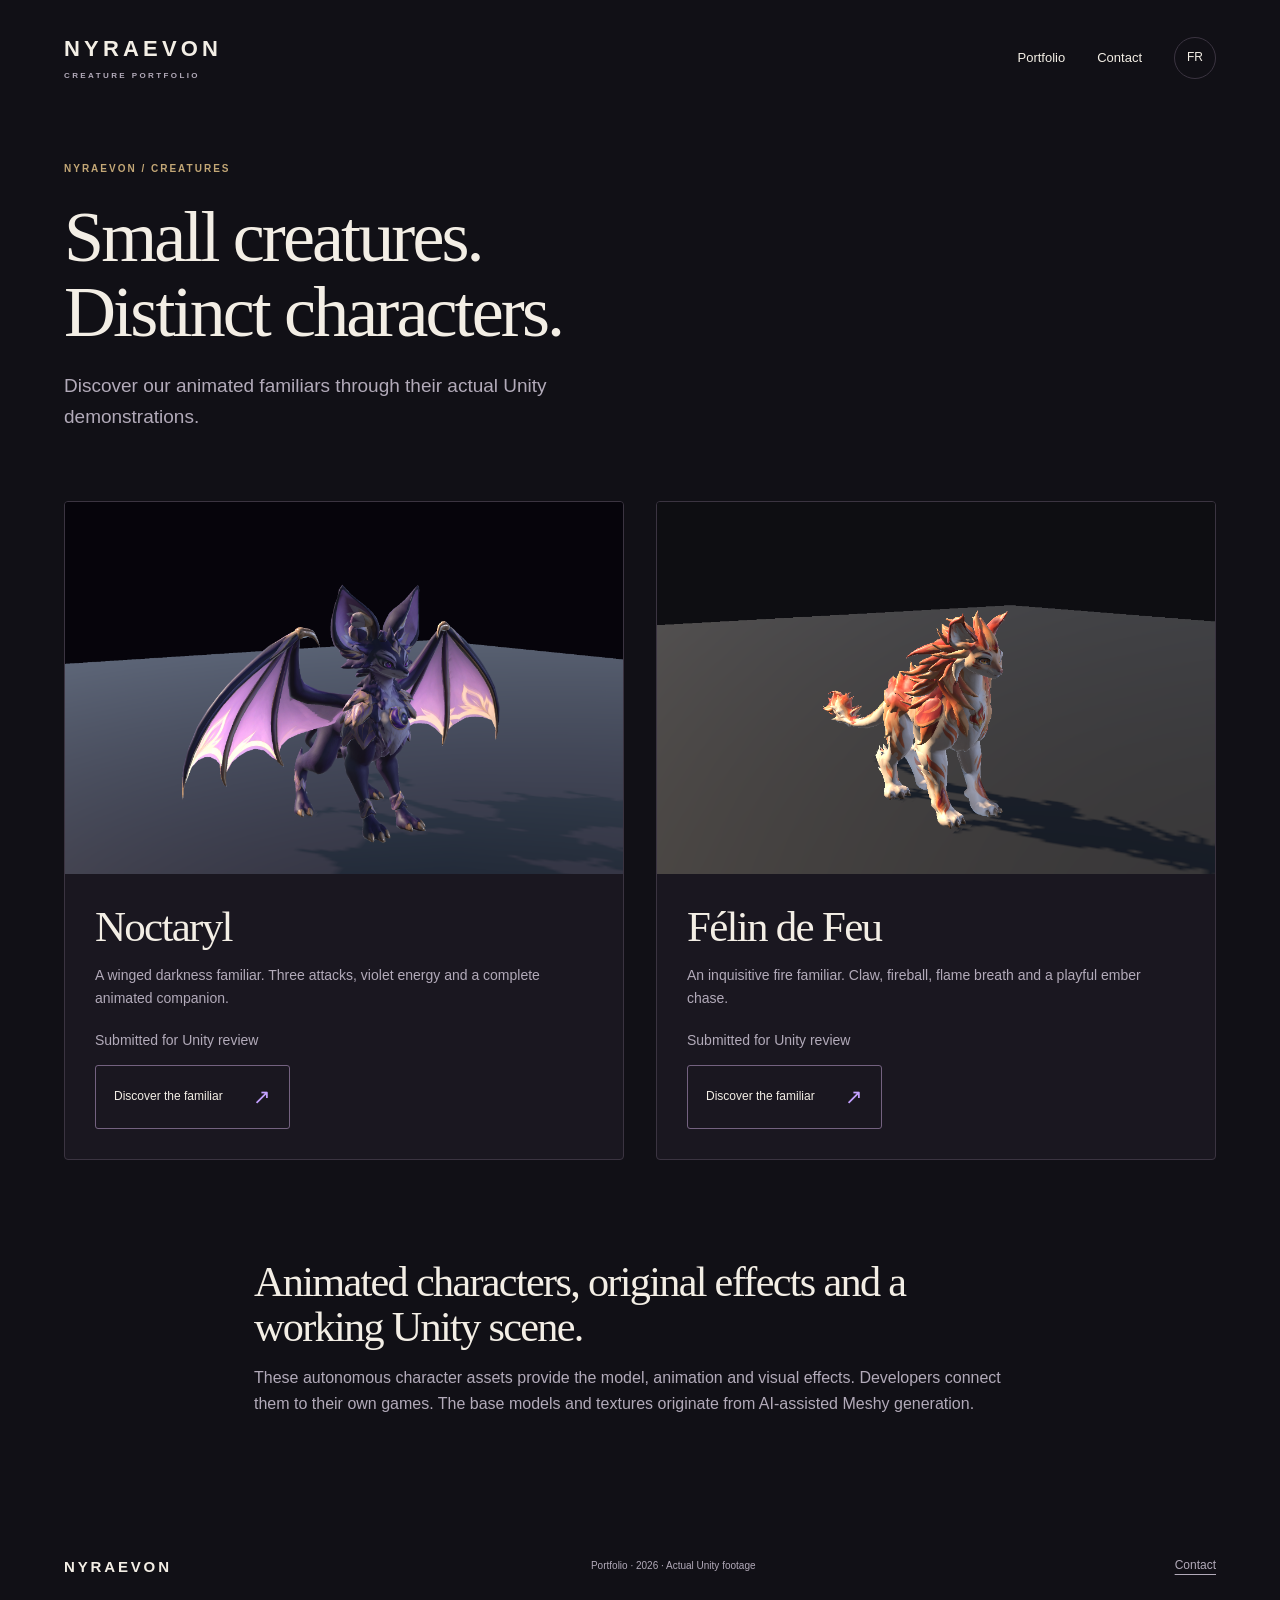
==== commit 943050a4: "Record Fire Familiar submission for Unity review Update the public status after Unity confirmed rece" ====
--- a/index.html
+++ b/index.html
@@ -1 +1 @@
-<!doctype html><html lang="en"><head><meta charset="utf-8"><meta name="viewport" content="width=device-width,initial-scale=1"><title>Creature portfolio — NYRAEVON</title><meta name="description" content="Two stylized familiars, original effects and actual Unity demonstrations."><link rel="icon" href="noctaryl-icon.png"><link rel="stylesheet" href="style.css"><script src="site.js" defer></script></head><body><a class="skip" href="#main">Skip to content</a><header class="nav wrap"><a class="brand" href="./">NYRAEVON<span>CREATURE PORTFOLIO</span></a><nav aria-label="Main navigation"><a href="./" data-fr="Portfolio">Portfolio</a><a href="contact.html" data-fr="Contact">Contact</a><button class="language" type="button" aria-label="Passer en français">FR</button></nav></header><main id="main"><section class="section wrap collection-intro"><p class="eyebrow" data-fr="NYRAEVON / CRÉATURES">NYRAEVON / CREATURES</p><h1 data-fr="Deux familiers. Deux caractères.">Small creatures.<br>Distinct characters.</h1><p class="lead" data-fr="Découvrez nos familiers animés à travers leurs véritables démonstrations Unity.">Discover our animated familiars through their actual Unity demonstrations.</p></section><section class="wrap collection" aria-label="Familiars"><article><a class="collection-art" href="noctaryl.html"><img src="noctaryl-cover.png" alt="Noctaryl rendered in Unity" width="1280" height="720"></a><div class="collection-copy"><h2>Noctaryl</h2><p data-fr="Un familier ailé des ténèbres. Trois attaques, énergie violette et animations de compagnon.">A winged darkness familiar. Three attacks, violet energy and a complete animated companion.</p><p class="status" data-fr="Soumis à Unity pour examen">Submitted for Unity review</p><a class="button" href="noctaryl.html"><span data-fr="Découvrir le familier">Discover the familiar</span><span>↗</span></a></div></article><article><a class="collection-art" href="felin-de-feu.html"><img src="fire-standing.png" alt="Félin de Feu rendered in Unity" width="1280" height="720"></a><div class="collection-copy"><h2>Félin de Feu</h2><p data-fr="Un félin de feu curieux. Griffe, boule de feu, souffle et poursuite joueuse d’une braise.">An inquisitive fire familiar. Claw, fireball, flame breath and a playful ember chase.</p><p class="status" data-fr="Pack Unity en préparation">Unity pack in preparation</p><a class="button" href="felin-de-feu.html"><span data-fr="Découvrir le familier">Discover the familiar</span><span>↗</span></a></div></article></section><section class="section wrap collection-about"><h2 data-fr="Des personnages animés, des effets originaux et une scène Unity utilisable.">Animated characters, original effects and a working Unity scene.</h2><p data-fr="Ces assets autonomes comprennent le modèle, les animations et les effets. Le développeur les relie à son propre jeu. Les modèles et textures de base proviennent d’une génération Meshy assistée par IA.">These autonomous character assets provide the model, animation and visual effects. Developers connect them to their own games. The base models and textures originate from AI-assisted Meshy generation.</p></section></main><footer class="wrap footer"><a class="brand" href="./">NYRAEVON</a><p data-fr="Portfolio · 2026 · Captures réelles dans Unity">Portfolio · 2026 · Actual Unity footage</p><a href="contact.html">Contact</a></footer></body></html>+<!doctype html><html lang="en"><head><meta charset="utf-8"><meta name="viewport" content="width=device-width,initial-scale=1"><title>Creature portfolio — NYRAEVON</title><meta name="description" content="Two stylized familiars, original effects and actual Unity demonstrations."><link rel="icon" href="noctaryl-icon.png"><link rel="stylesheet" href="style.css"><script src="site.js" defer></script></head><body><a class="skip" href="#main">Skip to content</a><header class="nav wrap"><a class="brand" href="./">NYRAEVON<span>CREATURE PORTFOLIO</span></a><nav aria-label="Main navigation"><a href="./" data-fr="Portfolio">Portfolio</a><a href="contact.html" data-fr="Contact">Contact</a><button class="language" type="button" aria-label="Passer en français">FR</button></nav></header><main id="main"><section class="section wrap collection-intro"><p class="eyebrow" data-fr="NYRAEVON / CRÉATURES">NYRAEVON / CREATURES</p><h1 data-fr="Deux familiers. Deux caractères.">Small creatures.<br>Distinct characters.</h1><p class="lead" data-fr="Découvrez nos familiers animés à travers leurs véritables démonstrations Unity.">Discover our animated familiars through their actual Unity demonstrations.</p></section><section class="wrap collection" aria-label="Familiars"><article><a class="collection-art" href="noctaryl.html"><img src="noctaryl-cover.png" alt="Noctaryl rendered in Unity" width="1280" height="720"></a><div class="collection-copy"><h2>Noctaryl</h2><p data-fr="Un familier ailé des ténèbres. Trois attaques, énergie violette et animations de compagnon.">A winged darkness familiar. Three attacks, violet energy and a complete animated companion.</p><p class="status" data-fr="Soumis à Unity pour examen">Submitted for Unity review</p><a class="button" href="noctaryl.html"><span data-fr="Découvrir le familier">Discover the familiar</span><span>↗</span></a></div></article><article><a class="collection-art" href="felin-de-feu.html"><img src="fire-standing.png" alt="Félin de Feu rendered in Unity" width="1280" height="720"></a><div class="collection-copy"><h2>Félin de Feu</h2><p data-fr="Un félin de feu curieux. Griffe, boule de feu, souffle et poursuite joueuse d’une braise.">An inquisitive fire familiar. Claw, fireball, flame breath and a playful ember chase.</p><p class="status" data-fr="Soumis à Unity pour examen">Submitted for Unity review</p><a class="button" href="felin-de-feu.html"><span data-fr="Découvrir le familier">Discover the familiar</span><span>↗</span></a></div></article></section><section class="section wrap collection-about"><h2 data-fr="Des personnages animés, des effets originaux et une scène Unity utilisable.">Animated characters, original effects and a working Unity scene.</h2><p data-fr="Ces assets autonomes comprennent le modèle, les animations et les effets. Le développeur les relie à son propre jeu. Les modèles et textures de base proviennent d’une génération Meshy assistée par IA.">These autonomous character assets provide the model, animation and visual effects. Developers connect them to their own games. The base models and textures originate from AI-assisted Meshy generation.</p></section></main><footer class="wrap footer"><a class="brand" href="./">NYRAEVON</a><p data-fr="Portfolio · 2026 · Captures réelles dans Unity">Portfolio · 2026 · Actual Unity footage</p><a href="contact.html">Contact</a></footer></body></html>
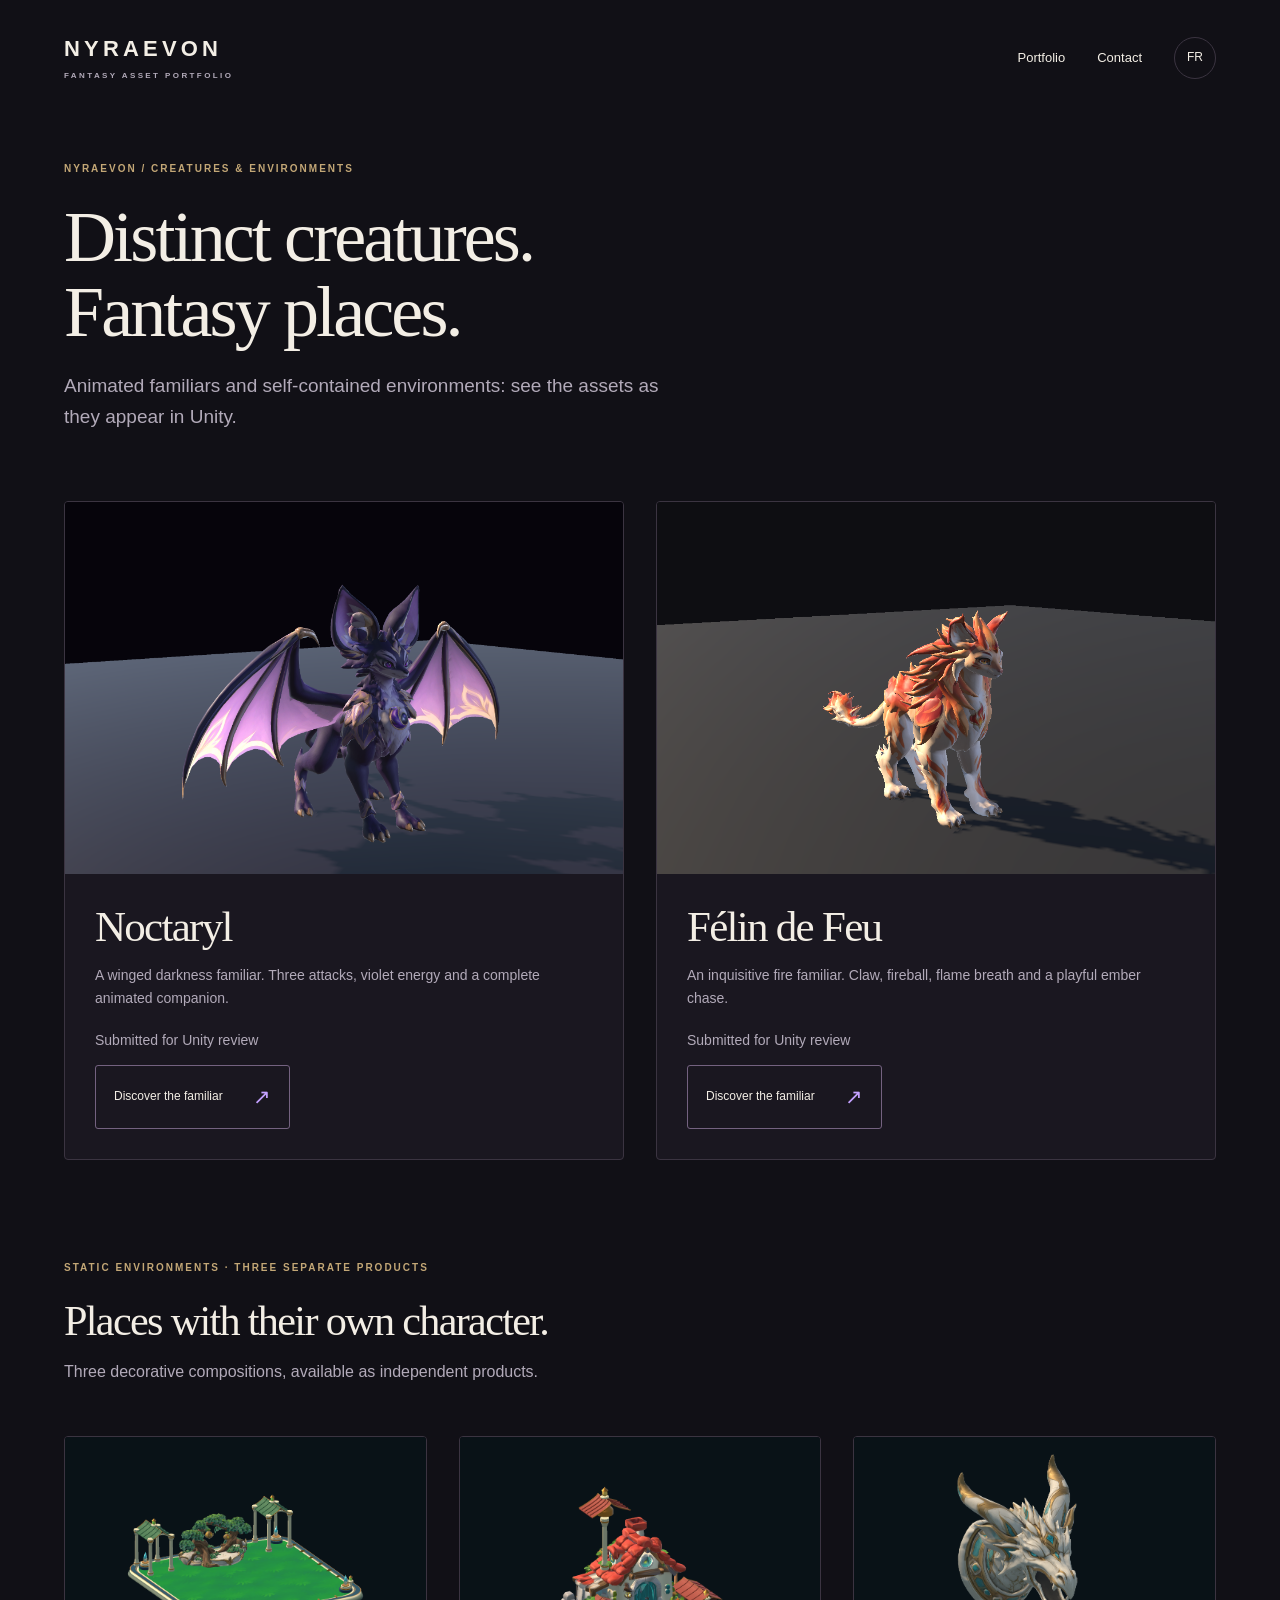
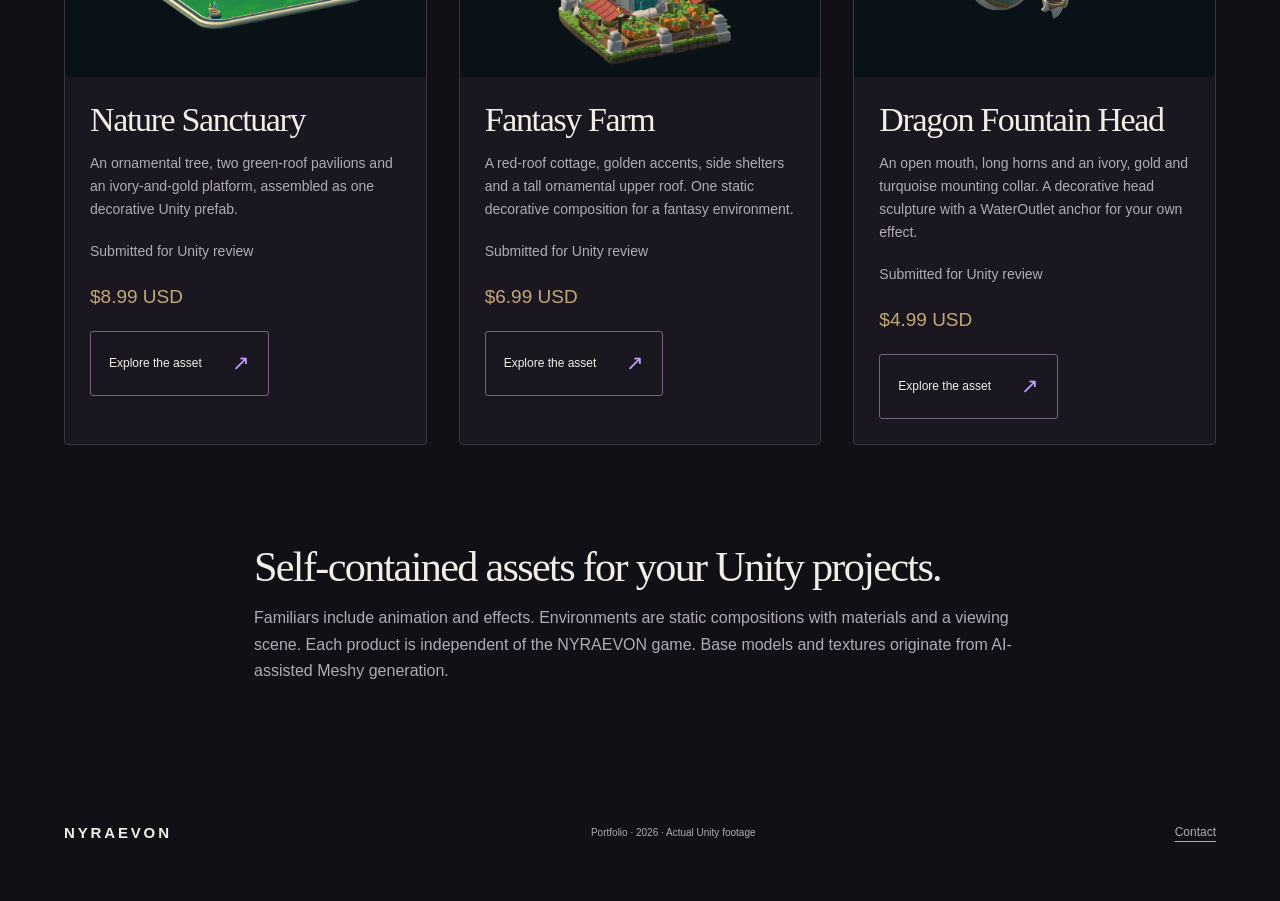
==== commit ec67c719: "Add three fantasy decor products submitted for Unity review Present Nature Sanctuary, Fantasy Farm a" ====
--- a/index.html
+++ b/index.html
@@ -1 +1 @@
-<!doctype html><html lang="en"><head><meta charset="utf-8"><meta name="viewport" content="width=device-width,initial-scale=1"><title>Creature portfolio — NYRAEVON</title><meta name="description" content="Two stylized familiars, original effects and actual Unity demonstrations."><link rel="icon" href="noctaryl-icon.png"><link rel="stylesheet" href="style.css"><script src="site.js" defer></script></head><body><a class="skip" href="#main">Skip to content</a><header class="nav wrap"><a class="brand" href="./">NYRAEVON<span>CREATURE PORTFOLIO</span></a><nav aria-label="Main navigation"><a href="./" data-fr="Portfolio">Portfolio</a><a href="contact.html" data-fr="Contact">Contact</a><button class="language" type="button" aria-label="Passer en français">FR</button></nav></header><main id="main"><section class="section wrap collection-intro"><p class="eyebrow" data-fr="NYRAEVON / CRÉATURES">NYRAEVON / CREATURES</p><h1 data-fr="Deux familiers. Deux caractères.">Small creatures.<br>Distinct characters.</h1><p class="lead" data-fr="Découvrez nos familiers animés à travers leurs véritables démonstrations Unity.">Discover our animated familiars through their actual Unity demonstrations.</p></section><section class="wrap collection" aria-label="Familiars"><article><a class="collection-art" href="noctaryl.html"><img src="noctaryl-cover.png" alt="Noctaryl rendered in Unity" width="1280" height="720"></a><div class="collection-copy"><h2>Noctaryl</h2><p data-fr="Un familier ailé des ténèbres. Trois attaques, énergie violette et animations de compagnon.">A winged darkness familiar. Three attacks, violet energy and a complete animated companion.</p><p class="status" data-fr="Soumis à Unity pour examen">Submitted for Unity review</p><a class="button" href="noctaryl.html"><span data-fr="Découvrir le familier">Discover the familiar</span><span>↗</span></a></div></article><article><a class="collection-art" href="felin-de-feu.html"><img src="fire-standing.png" alt="Félin de Feu rendered in Unity" width="1280" height="720"></a><div class="collection-copy"><h2>Félin de Feu</h2><p data-fr="Un félin de feu curieux. Griffe, boule de feu, souffle et poursuite joueuse d’une braise.">An inquisitive fire familiar. Claw, fireball, flame breath and a playful ember chase.</p><p class="status" data-fr="Soumis à Unity pour examen">Submitted for Unity review</p><a class="button" href="felin-de-feu.html"><span data-fr="Découvrir le familier">Discover the familiar</span><span>↗</span></a></div></article></section><section class="section wrap collection-about"><h2 data-fr="Des personnages animés, des effets originaux et une scène Unity utilisable.">Animated characters, original effects and a working Unity scene.</h2><p data-fr="Ces assets autonomes comprennent le modèle, les animations et les effets. Le développeur les relie à son propre jeu. Les modèles et textures de base proviennent d’une génération Meshy assistée par IA.">These autonomous character assets provide the model, animation and visual effects. Developers connect them to their own games. The base models and textures originate from AI-assisted Meshy generation.</p></section></main><footer class="wrap footer"><a class="brand" href="./">NYRAEVON</a><p data-fr="Portfolio · 2026 · Captures réelles dans Unity">Portfolio · 2026 · Actual Unity footage</p><a href="contact.html">Contact</a></footer></body></html>+<!doctype html><html lang="en"><head><meta charset="utf-8"><meta name="viewport" content="width=device-width,initial-scale=1"><title>Fantasy asset portfolio — NYRAEVON</title><meta name="description" content="Stylized familiars and fantasy environments, shown through actual Unity renders and demonstrations."><link rel="icon" href="noctaryl-icon.png"><link rel="stylesheet" href="style.css"><script src="site.js" defer></script></head><body><a class="skip" href="#main">Skip to content</a><header class="nav wrap"><a class="brand" href="./">NYRAEVON<span>FANTASY ASSET PORTFOLIO</span></a><nav aria-label="Main navigation"><a href="./" data-fr="Portfolio">Portfolio</a><a href="contact.html" data-fr="Contact">Contact</a><button class="language" type="button" aria-label="Passer en français">FR</button></nav></header><main id="main"><section class="section wrap collection-intro"><p class="eyebrow" data-fr="NYRAEVON / CRÉATURES ET DÉCORS">NYRAEVON / CREATURES &amp; ENVIRONMENTS</p><h1 data-fr="Des créatures de caractère. Des décors fantasy.">Distinct creatures.<br>Fantasy places.</h1><p class="lead" data-fr="Familiers animés et décors autonomes : découvrez les assets tels qu’ils apparaissent dans Unity.">Animated familiars and self-contained environments: see the assets as they appear in Unity.</p></section><section class="wrap collection" aria-label="Familiars"><article><a class="collection-art" href="noctaryl.html"><img src="noctaryl-cover.png" alt="Noctaryl rendered in Unity" width="1280" height="720"></a><div class="collection-copy"><h2>Noctaryl</h2><p data-fr="Un familier ailé des ténèbres. Trois attaques, énergie violette et animations de compagnon.">A winged darkness familiar. Three attacks, violet energy and a complete animated companion.</p><p class="status" data-fr="Soumis à Unity pour examen">Submitted for Unity review</p><a class="button" href="noctaryl.html"><span data-fr="Découvrir le familier">Discover the familiar</span><span>↗</span></a></div></article><article><a class="collection-art" href="felin-de-feu.html"><img src="fire-standing.png" alt="Félin de Feu rendered in Unity" width="1280" height="720"></a><div class="collection-copy"><h2>Félin de Feu</h2><p data-fr="Un félin de feu curieux. Griffe, boule de feu, souffle et poursuite joueuse d’une braise.">An inquisitive fire familiar. Claw, fireball, flame breath and a playful ember chase.</p><p class="status" data-fr="Soumis à Unity pour examen">Submitted for Unity review</p><a class="button" href="felin-de-feu.html"><span data-fr="Découvrir le familier">Discover the familiar</span><span>↗</span></a></div></article></section><section class="section wrap decor-heading"><p class="eyebrow" data-fr="DÉCORS STATIQUES · TROIS PRODUITS SÉPARÉS">STATIC ENVIRONMENTS · THREE SEPARATE PRODUCTS</p><h2 data-fr="Des lieux qui ont leur caractère.">Places with their own character.</h2><p data-fr="Trois compositions décoratives proposées séparément.">Three decorative compositions, available as independent products.</p></section><section class="wrap collection decor-collection" aria-label="Fantasy environment assets"><article><a class="collection-art decor-card-art" href="sanctuaire-vegetal.html"><img src="sanctuaire-vegetal-cover.png" alt="Nature Sanctuary rendered in Unity" width="1950" height="1300" loading="lazy"></a><div class="collection-copy"><h2 data-fr="Sanctuaire végétal">Nature Sanctuary</h2><p data-fr="Un arbre ornemental, deux pavillons aux toits verts et une plateforme ivoire et or, réunis dans un préfabriqué décoratif Unity.">An ornamental tree, two green-roof pavilions and an ivory-and-gold platform, assembled as one decorative Unity prefab.</p><p class="status decor-status" data-fr="Soumis à Unity pour examen">Submitted for Unity review</p><p class="asset-price">$8.99 USD</p><a class="button" href="sanctuaire-vegetal.html"><span data-fr="Découvrir le décor">Explore the asset</span><span>↗</span></a></div></article><article><a class="collection-art decor-card-art" href="ferme-fantasy.html"><img src="ferme-fantasy-cover.png" alt="Fantasy Farm rendered in Unity" width="1950" height="1300" loading="lazy"></a><div class="collection-copy"><h2 data-fr="Ferme fantasy">Fantasy Farm</h2><p data-fr="Un cottage au toit rouge, des ornements dorés, des abris latéraux et une haute toiture décorative. Une composition statique pour un environnement fantasy.">A red-roof cottage, golden accents, side shelters and a tall ornamental upper roof. One static decorative composition for a fantasy environment.</p><p class="status decor-status" data-fr="Soumis à Unity pour examen">Submitted for Unity review</p><p class="asset-price">$6.99 USD</p><a class="button" href="ferme-fantasy.html"><span data-fr="Découvrir le décor">Explore the asset</span><span>↗</span></a></div></article><article><a class="collection-art decor-card-art" href="tete-dragon.html"><img src="tete-dragon-cover.png" alt="Dragon Fountain Head rendered in Unity" width="1950" height="1300" loading="lazy"></a><div class="collection-copy"><h2 data-fr="Tête de dragon">Dragon Fountain Head</h2><p data-fr="Une gueule ouverte, de longues cornes et une collerette ivoire, or et turquoise. Une tête sculptée avec un repère WaterOutlet pour votre propre effet.">An open mouth, long horns and an ivory, gold and turquoise mounting collar. A decorative head sculpture with a WaterOutlet anchor for your own effect.</p><p class="status decor-status" data-fr="Soumis à Unity pour examen">Submitted for Unity review</p><p class="asset-price">$4.99 USD</p><a class="button" href="tete-dragon.html"><span data-fr="Découvrir le décor">Explore the asset</span><span>↗</span></a></div></article></section><section class="section wrap collection-about"><h2 data-fr="Des assets autonomes pour vos projets Unity.">Self-contained assets for your Unity projects.</h2><p data-fr="Les familiers incluent leurs animations et effets. Les décors sont des compositions statiques, avec matériaux et scène de présentation. Chaque produit est indépendant du jeu NYRAEVON. Les modèles et textures de base proviennent d’une génération Meshy assistée par IA.">Familiars include animation and effects. Environments are static compositions with materials and a viewing scene. Each product is independent of the NYRAEVON game. Base models and textures originate from AI-assisted Meshy generation.</p></section></main><footer class="wrap footer"><a class="brand" href="./">NYRAEVON</a><p data-fr="Portfolio · 2026 · Captures réelles dans Unity">Portfolio · 2026 · Actual Unity footage</p><a href="contact.html">Contact</a></footer></body></html>
--- a/style.css
+++ b/style.css
@@ -1,11 +1,14 @@
-@charset "utf-8";
-:root{color-scheme:dark;--bg:#111016;--panel:#1a1720;--ink:#f3eee5;--muted:#b2aab9;--line:#3b3441;--accent:#c4a1ff;--gold:#c3a776}
-*{box-sizing:border-box}html{scroll-behavior:smooth;scroll-padding-top:30px}body{margin:0;background:var(--bg);color:var(--ink);font:16px/1.65 "Segoe UI",Arial,sans-serif}a{color:inherit;text-underline-offset:5px}button{font:inherit}button,a,summary{touch-action:manipulation}a:focus-visible,button:focus-visible,summary:focus-visible{outline:3px solid var(--accent);outline-offset:5px}img{max-width:100%;height:auto;display:block}figure{margin:0}.wrap{max-width:1320px;margin-inline:auto;padding-inline:5%}.nav{min-height:116px;display:flex;align-items:center;justify-content:space-between;gap:28px}.brand{text-decoration:none;font-weight:650;font-size:22px;letter-spacing:.19em;line-height:1.3}.brand span{display:block;font-size:8px;letter-spacing:.3em;color:var(--muted);margin-top:8px}.nav nav{display:flex;align-items:center;gap:32px;font-size:13px}.nav nav a{text-decoration:none}.nav nav a:hover{color:var(--accent)}.language{border:1px solid var(--line);border-radius:50%;width:42px;height:42px;color:var(--ink);background:none;cursor:pointer;font-size:12px}.skip{position:absolute;top:-70px;left:20px;background:var(--ink);color:var(--bg);padding:10px;z-index:4}.skip:focus{top:5px}.hero{padding-top:60px;padding-bottom:78px;display:grid;grid-template-columns:.95fr 1.1fr;gap:28px;align-items:center}.eyebrow{color:var(--gold);font-size:10px;letter-spacing:.2em;font-weight:650;text-transform:uppercase;margin:0 0 22px}h1,h2{font-family:Georgia,"Times New Roman",serif;font-weight:400;letter-spacing:-.04em;line-height:1.05;margin:0}h1{font-size:clamp(64px,7.6vw,112px)}.dot{color:var(--accent)}.hero .lead{font-size:25px;line-height:1.35;margin:22px 0}.intro{max-width:400px;color:var(--muted);font-size:15px;margin-bottom:30px}.button{display:inline-flex;justify-content:space-between;gap:30px;align-items:center;padding:14px 18px;border:1px solid #746280;border-radius:3px;text-decoration:none;font-size:12px;transition:background .2s}.button:hover{background:#31263d}.button>span:last-child{font-size:21px;color:var(--accent)}.status{display:flex;align-items:center;gap:9px;color:var(--muted);font-size:10px;margin-top:20px;line-height:1.5}.status>span:first-child{background:var(--gold);width:5px;height:5px;border-radius:50%;flex:none}.hero-art{position:relative;border:1px solid #463a50;border-radius:3px;overflow:hidden;box-shadow:0 18px 70px #6a3a9520;background:#201c29}.hero-art img{width:100%;aspect-ratio:1.35;object-fit:cover}.hero-art figcaption{display:flex;justify-content:space-between;background:#17151bd9;padding:12px 18px;font-size:8px;letter-spacing:.14em;color:#c5b9ce}.facts{display:grid;grid-template-columns:repeat(4,1fr)}.facts p{border-top:1px solid var(--line);margin:0;padding:24px 18px 18px 0;display:flex;align-items:center;gap:16px}.facts strong{font-family:Georgia,serif;font-size:30px;font-weight:400;line-height:1}.facts span{color:var(--muted);font-size:10px;max-width:105px;line-height:1.5}.section{padding-top:100px;padding-bottom:15px}.section-heading{display:grid;grid-template-columns:1fr 2fr;gap:30px;margin-bottom:32px}.section-heading .eyebrow{padding-top:10px}h2{font-size:clamp(32px,3.3vw,48px);max-width:690px}.section-heading p:not(.eyebrow){color:var(--muted);font-size:14px;max-width:600px;line-height:1.7;margin:18px 0 0}.film{background:#1b1721;border:1px solid var(--line);border-radius:4px;overflow:hidden}video{width:100%;display:block;max-height:660px;background:#0b090e;aspect-ratio:16/9}.film-caption{display:flex;justify-content:space-between;align-items:center;padding:14px 22px;font-size:9px;letter-spacing:.1em;color:var(--muted)}.film-caption a{color:var(--ink);font-size:11px;letter-spacing:0}.combat-grid{display:grid;grid-template-columns:1fr 1fr;gap:28px}.combat-grid img{border-radius:3px;aspect-ratio:16/9;object-fit:cover;border:1px solid var(--line)}.combat-grid figcaption{display:flex;gap:16px;padding-top:22px}.image-index{font-size:10px;letter-spacing:.1em;color:var(--gold);padding-top:4px}h3{font-weight:500;margin:0 0 7px;font-size:21px;letter-spacing:-.02em}.combat-grid p{margin:0;color:var(--muted);font-size:13px;line-height:1.7}.note-row{border-top:1px solid var(--line);border-bottom:1px solid var(--line);display:flex;gap:45px;align-items:center;padding:18px 0;margin-top:34px}.small-label{font-size:9px;letter-spacing:.13em;color:var(--gold);flex:none}.note-row p{margin:0;font-size:12px;color:var(--muted)}.life{display:grid;grid-template-columns:.85fr 1fr;gap:70px;align-items:center}.life-copy>p:not(.eyebrow){color:var(--muted);font-size:14px;margin-top:24px}.life-images{display:grid;gap:24px}.life-images img{border:1px solid var(--line);border-radius:3px}.life-images figcaption{font-size:10px;color:var(--muted);margin-top:9px}.about{display:grid;grid-template-columns:1fr .8fr;gap:80px;margin-bottom:80px}.about h2{max-width:560px;font-size:38px}.about p:not(.eyebrow){font-size:14px;margin-top:24px}.muted{color:var(--muted)}.small{font-size:12px!important;line-height:1.8}details{background:var(--panel);border:1px solid var(--line);border-radius:4px;align-self:start;padding:24px}summary{cursor:pointer;font-size:15px;font-weight:500}dl{font-size:12px;margin-bottom:22px}dl div{display:flex;justify-content:space-between;gap:16px;border-bottom:1px solid var(--line);padding:10px 0}dt{color:var(--muted)}dd{margin:0;text-align:right}details p{font-size:12px!important}.contact-strip{display:flex;align-items:center;justify-content:space-between;gap:34px;padding-top:40px;padding-bottom:45px;border-top:1px solid var(--line);border-bottom:1px solid var(--line);background:linear-gradient(100deg,#241d2b33,transparent)}.contact-strip .eyebrow{margin-bottom:12px}.contact-strip h2{font-size:34px}.button-light{border-color:var(--accent);flex:none}.footer{display:flex;gap:28px;justify-content:space-between;align-items:center;min-height:135px;font-size:10px;color:var(--muted)}.footer .brand{color:var(--ink);font-size:15px}.footer>a:last-child{font-size:12px}.contact-page{padding-top:90px;padding-bottom:100px;min-height:70vh;display:grid;grid-template-columns:1.2fr 1fr;align-items:center;gap:50px}.contact-page h1{font-size:clamp(45px,5vw,70px);max-width:640px}.contact-page .lead{font-size:20px;margin:28px 0 20px;color:var(--muted)}.email{font-size:clamp(15px,1.7vw,23px);overflow-wrap:anywhere;display:inline-block;margin-bottom:18px;color:var(--accent)}.contact-page .small{max-width:490px}.text-link{display:inline-block;margin-top:30px;font-size:13px}.contact-art{border-radius:4px;border:1px solid var(--line);aspect-ratio:1;object-fit:cover}
-@media(min-width:850px){details{margin-top:34px}}
-@media(max-width:849px){.nav{min-height:95px}.nav nav{gap:18px}.hero{padding-top:30px;grid-template-columns:1fr;gap:38px}.hero .intro{max-width:550px}.hero-art img{aspect-ratio:1.6}.facts{grid-template-columns:1fr 1fr}.facts p{padding-top:20px}.section{padding-top:72px}.section-heading{grid-template-columns:1fr;gap:2px}.section-heading .eyebrow{margin-bottom:16px}.life,.about{grid-template-columns:1fr;gap:36px}.life-images{grid-template-columns:1fr 1fr;gap:16px}.life-copy{max-width:620px}.about{margin-bottom:55px}.contact-strip{align-items:flex-start;flex-direction:column}.contact-page{grid-template-columns:1fr;padding-top:45px;gap:40px}.contact-art{max-width:520px;aspect-ratio:1.5}.footer{flex-wrap:wrap;justify-content:flex-start;padding-block:32px;gap:15px}.footer p{flex-basis:100%;order:3;margin:0}.footer>a:last-child{margin-left:auto}}
-@media(max-width:520px){.nav .brand{font-size:16px}.brand span{font-size:6px}.nav nav{gap:14px;font-size:11px}.nav nav a[href="#about"]{display:none}.language{width:34px;height:34px;font-size:10px}h1{font-size:70px}.hero .lead{font-size:23px}.intro{font-size:14px}.hero{padding-bottom:40px}.facts strong{font-size:28px}.facts p{gap:12px}.combat-grid{grid-template-columns:1fr;gap:36px}.life-images{grid-template-columns:1fr}.note-row{gap:18px;align-items:flex-start;flex-direction:column}.film-caption{font-size:7px;padding:12px;gap:15px}.film-caption a{font-size:10px}.contact-strip h2{font-size:29px}.about h2{font-size:32px}.hero-art figcaption{font-size:7px}.contact-page h1{font-size:48px}}
-@media(prefers-reduced-motion:reduce){html{scroll-behavior:auto}*{transition:none!important}}
-
-.collection-intro{padding-bottom:50px}.collection-intro h1{font-size:clamp(44px,6vw,82px);max-width:900px}.collection-intro .lead{font-size:19px;color:var(--muted);max-width:620px}.collection{display:grid;grid-template-columns:1fr 1fr;gap:32px}.collection article{border:1px solid var(--line);background:var(--panel);border-radius:4px;overflow:hidden}.collection-art{display:block}.collection-art img{aspect-ratio:1.5;object-fit:cover;width:100%}.collection-copy{padding:30px}.collection h2{font-size:43px}.collection-copy>p{font-size:14px;color:var(--muted)}.collection-about{padding-bottom:65px;max-width:900px}.collection-about>p{color:var(--muted)}.fire-page{--accent:#ffaf65;--gold:#e6b57f}.fire-page .hero-art img{object-fit:contain;background:#0e0e12;aspect-ratio:1.35}.fire-page h1{font-size:clamp(52px,6.6vw,94px)}@media(max-width:700px){.collection{grid-template-columns:1fr}.collection-intro{padding-top:35px}.collection-copy{padding:24px}.collection h2{font-size:36px}}
-
-.collection-intro{padding-top:45px}.collection-intro h1{max-width:800px;font-size:clamp(44px,5.7vw,72px)}
+@charset "utf-8";
+:root{color-scheme:dark;--bg:#111016;--panel:#1a1720;--ink:#f3eee5;--muted:#b2aab9;--line:#3b3441;--accent:#c4a1ff;--gold:#c3a776}
+*{box-sizing:border-box}html{scroll-behavior:smooth;scroll-padding-top:30px}body{margin:0;background:var(--bg);color:var(--ink);font:16px/1.65 "Segoe UI",Arial,sans-serif}a{color:inherit;text-underline-offset:5px}button{font:inherit}button,a,summary{touch-action:manipulation}a:focus-visible,button:focus-visible,summary:focus-visible{outline:3px solid var(--accent);outline-offset:5px}img{max-width:100%;height:auto;display:block}figure{margin:0}.wrap{max-width:1320px;margin-inline:auto;padding-inline:5%}.nav{min-height:116px;display:flex;align-items:center;justify-content:space-between;gap:28px}.brand{text-decoration:none;font-weight:650;font-size:22px;letter-spacing:.19em;line-height:1.3}.brand span{display:block;font-size:8px;letter-spacing:.3em;color:var(--muted);margin-top:8px}.nav nav{display:flex;align-items:center;gap:32px;font-size:13px}.nav nav a{text-decoration:none}.nav nav a:hover{color:var(--accent)}.language{border:1px solid var(--line);border-radius:50%;width:42px;height:42px;color:var(--ink);background:none;cursor:pointer;font-size:12px}.skip{position:absolute;top:-70px;left:20px;background:var(--ink);color:var(--bg);padding:10px;z-index:4}.skip:focus{top:5px}.hero{padding-top:60px;padding-bottom:78px;display:grid;grid-template-columns:.95fr 1.1fr;gap:28px;align-items:center}.eyebrow{color:var(--gold);font-size:10px;letter-spacing:.2em;font-weight:650;text-transform:uppercase;margin:0 0 22px}h1,h2{font-family:Georgia,"Times New Roman",serif;font-weight:400;letter-spacing:-.04em;line-height:1.05;margin:0}h1{font-size:clamp(64px,7.6vw,112px)}.dot{color:var(--accent)}.hero .lead{font-size:25px;line-height:1.35;margin:22px 0}.intro{max-width:400px;color:var(--muted);font-size:15px;margin-bottom:30px}.button{display:inline-flex;justify-content:space-between;gap:30px;align-items:center;padding:14px 18px;border:1px solid #746280;border-radius:3px;text-decoration:none;font-size:12px;transition:background .2s}.button:hover{background:#31263d}.button>span:last-child{font-size:21px;color:var(--accent)}.status{display:flex;align-items:center;gap:9px;color:var(--muted);font-size:10px;margin-top:20px;line-height:1.5}.status>span:first-child{background:var(--gold);width:5px;height:5px;border-radius:50%;flex:none}.hero-art{position:relative;border:1px solid #463a50;border-radius:3px;overflow:hidden;box-shadow:0 18px 70px #6a3a9520;background:#201c29}.hero-art img{width:100%;aspect-ratio:1.35;object-fit:cover}.hero-art figcaption{display:flex;justify-content:space-between;background:#17151bd9;padding:12px 18px;font-size:8px;letter-spacing:.14em;color:#c5b9ce}.facts{display:grid;grid-template-columns:repeat(4,1fr)}.facts p{border-top:1px solid var(--line);margin:0;padding:24px 18px 18px 0;display:flex;align-items:center;gap:16px}.facts strong{font-family:Georgia,serif;font-size:30px;font-weight:400;line-height:1}.facts span{color:var(--muted);font-size:10px;max-width:105px;line-height:1.5}.section{padding-top:100px;padding-bottom:15px}.section-heading{display:grid;grid-template-columns:1fr 2fr;gap:30px;margin-bottom:32px}.section-heading .eyebrow{padding-top:10px}h2{font-size:clamp(32px,3.3vw,48px);max-width:690px}.section-heading p:not(.eyebrow){color:var(--muted);font-size:14px;max-width:600px;line-height:1.7;margin:18px 0 0}.film{background:#1b1721;border:1px solid var(--line);border-radius:4px;overflow:hidden}video{width:100%;display:block;max-height:660px;background:#0b090e;aspect-ratio:16/9}.film-caption{display:flex;justify-content:space-between;align-items:center;padding:14px 22px;font-size:9px;letter-spacing:.1em;color:var(--muted)}.film-caption a{color:var(--ink);font-size:11px;letter-spacing:0}.combat-grid{display:grid;grid-template-columns:1fr 1fr;gap:28px}.combat-grid img{border-radius:3px;aspect-ratio:16/9;object-fit:cover;border:1px solid var(--line)}.combat-grid figcaption{display:flex;gap:16px;padding-top:22px}.image-index{font-size:10px;letter-spacing:.1em;color:var(--gold);padding-top:4px}h3{font-weight:500;margin:0 0 7px;font-size:21px;letter-spacing:-.02em}.combat-grid p{margin:0;color:var(--muted);font-size:13px;line-height:1.7}.note-row{border-top:1px solid var(--line);border-bottom:1px solid var(--line);display:flex;gap:45px;align-items:center;padding:18px 0;margin-top:34px}.small-label{font-size:9px;letter-spacing:.13em;color:var(--gold);flex:none}.note-row p{margin:0;font-size:12px;color:var(--muted)}.life{display:grid;grid-template-columns:.85fr 1fr;gap:70px;align-items:center}.life-copy>p:not(.eyebrow){color:var(--muted);font-size:14px;margin-top:24px}.life-images{display:grid;gap:24px}.life-images img{border:1px solid var(--line);border-radius:3px}.life-images figcaption{font-size:10px;color:var(--muted);margin-top:9px}.about{display:grid;grid-template-columns:1fr .8fr;gap:80px;margin-bottom:80px}.about h2{max-width:560px;font-size:38px}.about p:not(.eyebrow){font-size:14px;margin-top:24px}.muted{color:var(--muted)}.small{font-size:12px!important;line-height:1.8}details{background:var(--panel);border:1px solid var(--line);border-radius:4px;align-self:start;padding:24px}summary{cursor:pointer;font-size:15px;font-weight:500}dl{font-size:12px;margin-bottom:22px}dl div{display:flex;justify-content:space-between;gap:16px;border-bottom:1px solid var(--line);padding:10px 0}dt{color:var(--muted)}dd{margin:0;text-align:right}details p{font-size:12px!important}.contact-strip{display:flex;align-items:center;justify-content:space-between;gap:34px;padding-top:40px;padding-bottom:45px;border-top:1px solid var(--line);border-bottom:1px solid var(--line);background:linear-gradient(100deg,#241d2b33,transparent)}.contact-strip .eyebrow{margin-bottom:12px}.contact-strip h2{font-size:34px}.button-light{border-color:var(--accent);flex:none}.footer{display:flex;gap:28px;justify-content:space-between;align-items:center;min-height:135px;font-size:10px;color:var(--muted)}.footer .brand{color:var(--ink);font-size:15px}.footer>a:last-child{font-size:12px}.contact-page{padding-top:90px;padding-bottom:100px;min-height:70vh;display:grid;grid-template-columns:1.2fr 1fr;align-items:center;gap:50px}.contact-page h1{font-size:clamp(45px,5vw,70px);max-width:640px}.contact-page .lead{font-size:20px;margin:28px 0 20px;color:var(--muted)}.email{font-size:clamp(15px,1.7vw,23px);overflow-wrap:anywhere;display:inline-block;margin-bottom:18px;color:var(--accent)}.contact-page .small{max-width:490px}.text-link{display:inline-block;margin-top:30px;font-size:13px}.contact-art{border-radius:4px;border:1px solid var(--line);aspect-ratio:1;object-fit:cover}
+@media(min-width:850px){details{margin-top:34px}}
+@media(max-width:849px){.nav{min-height:95px}.nav nav{gap:18px}.hero{padding-top:30px;grid-template-columns:1fr;gap:38px}.hero .intro{max-width:550px}.hero-art img{aspect-ratio:1.6}.facts{grid-template-columns:1fr 1fr}.facts p{padding-top:20px}.section{padding-top:72px}.section-heading{grid-template-columns:1fr;gap:2px}.section-heading .eyebrow{margin-bottom:16px}.life,.about{grid-template-columns:1fr;gap:36px}.life-images{grid-template-columns:1fr 1fr;gap:16px}.life-copy{max-width:620px}.about{margin-bottom:55px}.contact-strip{align-items:flex-start;flex-direction:column}.contact-page{grid-template-columns:1fr;padding-top:45px;gap:40px}.contact-art{max-width:520px;aspect-ratio:1.5}.footer{flex-wrap:wrap;justify-content:flex-start;padding-block:32px;gap:15px}.footer p{flex-basis:100%;order:3;margin:0}.footer>a:last-child{margin-left:auto}}
+@media(max-width:520px){.nav .brand{font-size:16px}.brand span{font-size:6px}.nav nav{gap:14px;font-size:11px}.nav nav a[href="#about"]{display:none}.language{width:34px;height:34px;font-size:10px}h1{font-size:70px}.hero .lead{font-size:23px}.intro{font-size:14px}.hero{padding-bottom:40px}.facts strong{font-size:28px}.facts p{gap:12px}.combat-grid{grid-template-columns:1fr;gap:36px}.life-images{grid-template-columns:1fr}.note-row{gap:18px;align-items:flex-start;flex-direction:column}.film-caption{font-size:7px;padding:12px;gap:15px}.film-caption a{font-size:10px}.contact-strip h2{font-size:29px}.about h2{font-size:32px}.hero-art figcaption{font-size:7px}.contact-page h1{font-size:48px}}
+@media(prefers-reduced-motion:reduce){html{scroll-behavior:auto}*{transition:none!important}}
+
+.collection-intro{padding-bottom:50px}.collection-intro h1{font-size:clamp(44px,6vw,82px);max-width:900px}.collection-intro .lead{font-size:19px;color:var(--muted);max-width:620px}.collection{display:grid;grid-template-columns:1fr 1fr;gap:32px}.collection article{border:1px solid var(--line);background:var(--panel);border-radius:4px;overflow:hidden}.collection-art{display:block}.collection-art img{aspect-ratio:1.5;object-fit:cover;width:100%}.collection-copy{padding:30px}.collection h2{font-size:43px}.collection-copy>p{font-size:14px;color:var(--muted)}.collection-about{padding-bottom:65px;max-width:900px}.collection-about>p{color:var(--muted)}.fire-page{--accent:#ffaf65;--gold:#e6b57f}.fire-page .hero-art img{object-fit:contain;background:#0e0e12;aspect-ratio:1.35}.fire-page h1{font-size:clamp(52px,6.6vw,94px)}@media(max-width:700px){.collection{grid-template-columns:1fr}.collection-intro{padding-top:35px}.collection-copy{padding:24px}.collection h2{font-size:36px}}
+
+.collection-intro{padding-top:45px}.collection-intro h1{max-width:800px;font-size:clamp(44px,5.7vw,72px)}
+
+/* Independent environment collection */
+.decor-heading{padding-bottom:34px}.decor-heading>p:last-child{color:var(--muted);max-width:650px}.decor-collection{grid-template-columns:repeat(3,minmax(0,1fr))}.decor-collection h2{font-size:34px}.decor-collection .collection-copy{padding:25px}.decor-card-art img{aspect-ratio:1.5;object-fit:contain;background:#14141a}.asset-price{font-size:19px!important;color:var(--gold)!important}.decor-page{--accent:#b7d894;--gold:#d2bf86}.decor-page h1{font-size:clamp(45px,5vw,76px)}.decor-page .hero{grid-template-columns:.85fr 1.15fr}.decor-page .hero-art img{aspect-ratio:1.5;object-fit:contain;background:#14141a}.decor-view img{aspect-ratio:1280/900;object-fit:contain;background:#14141a}.provenance-note{max-width:980px;padding-bottom:65px}.provenance-note p{max-width:780px}@media(max-width:1000px){.decor-collection{grid-template-columns:1fr 1fr}}@media(max-width:849px){.decor-page .hero{grid-template-columns:1fr}}@media(max-width:700px){.decor-collection{grid-template-columns:1fr}.decor-collection h2{font-size:36px}}
